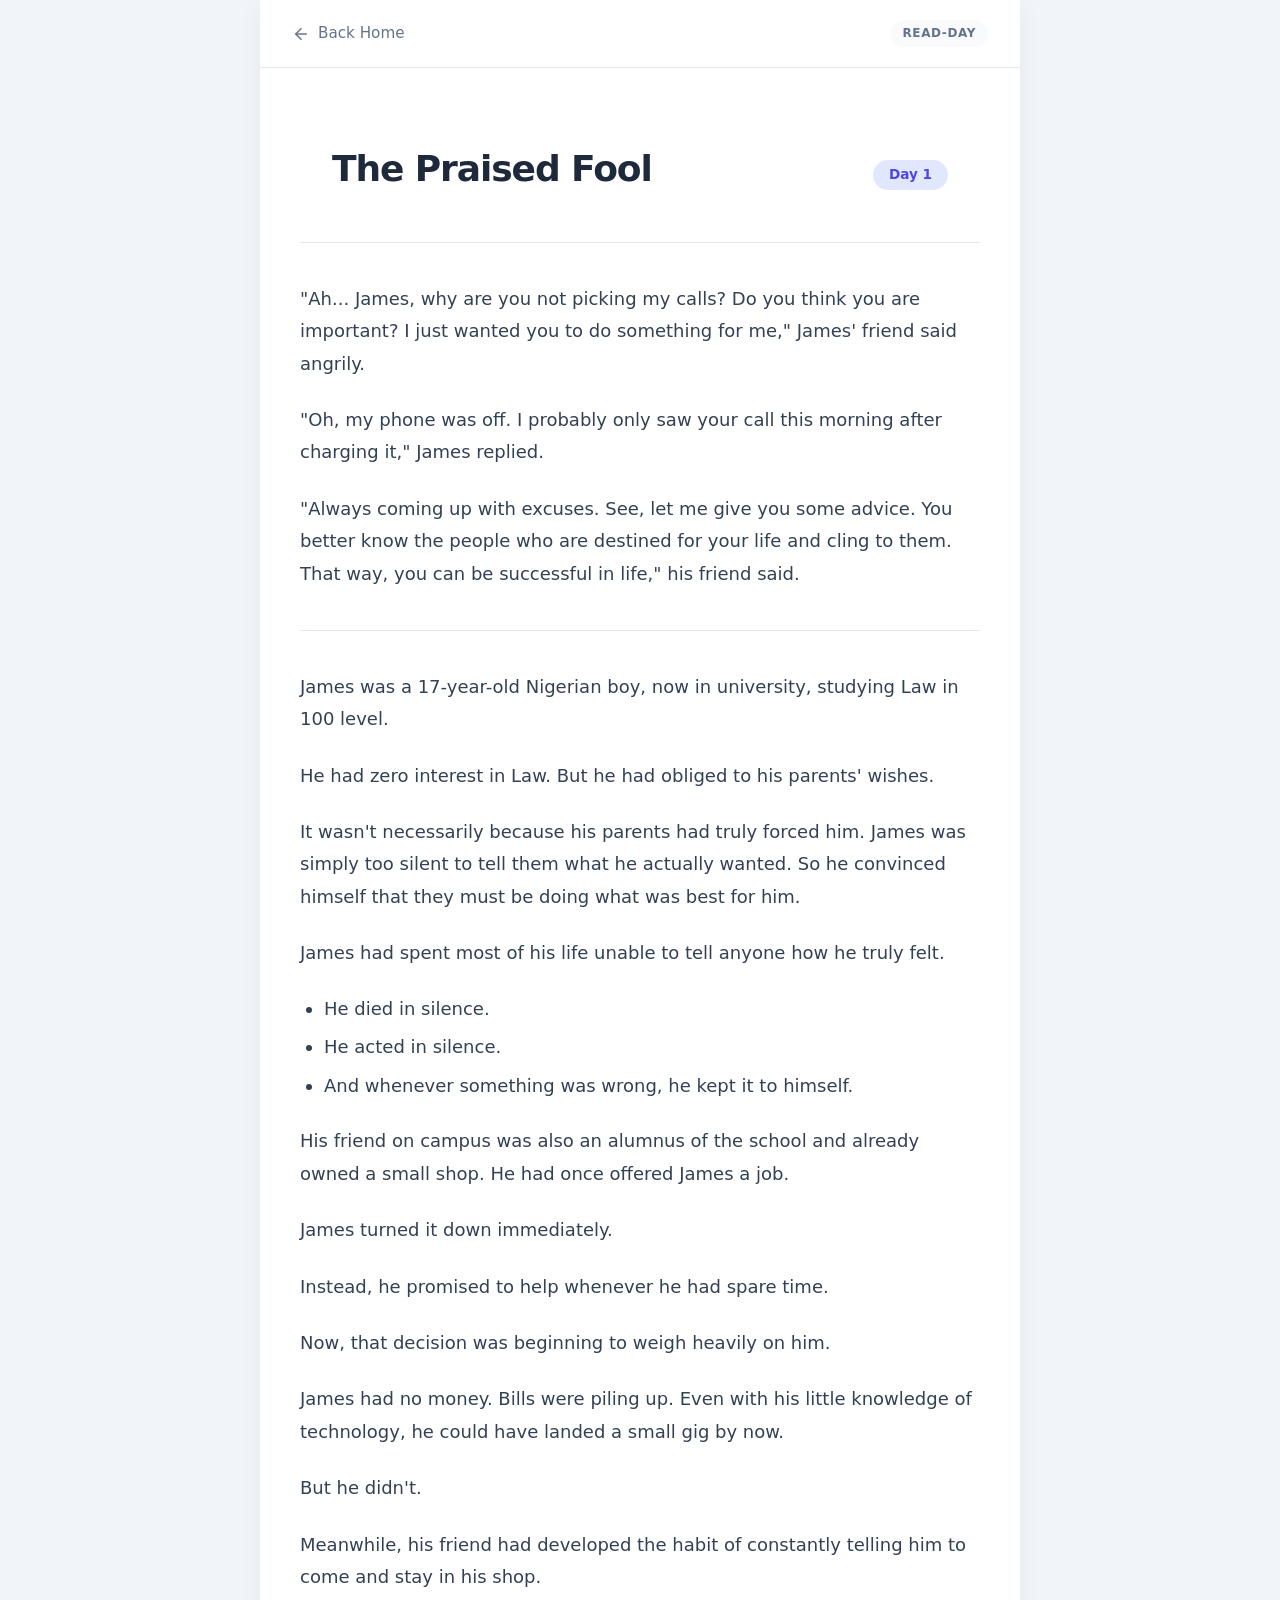
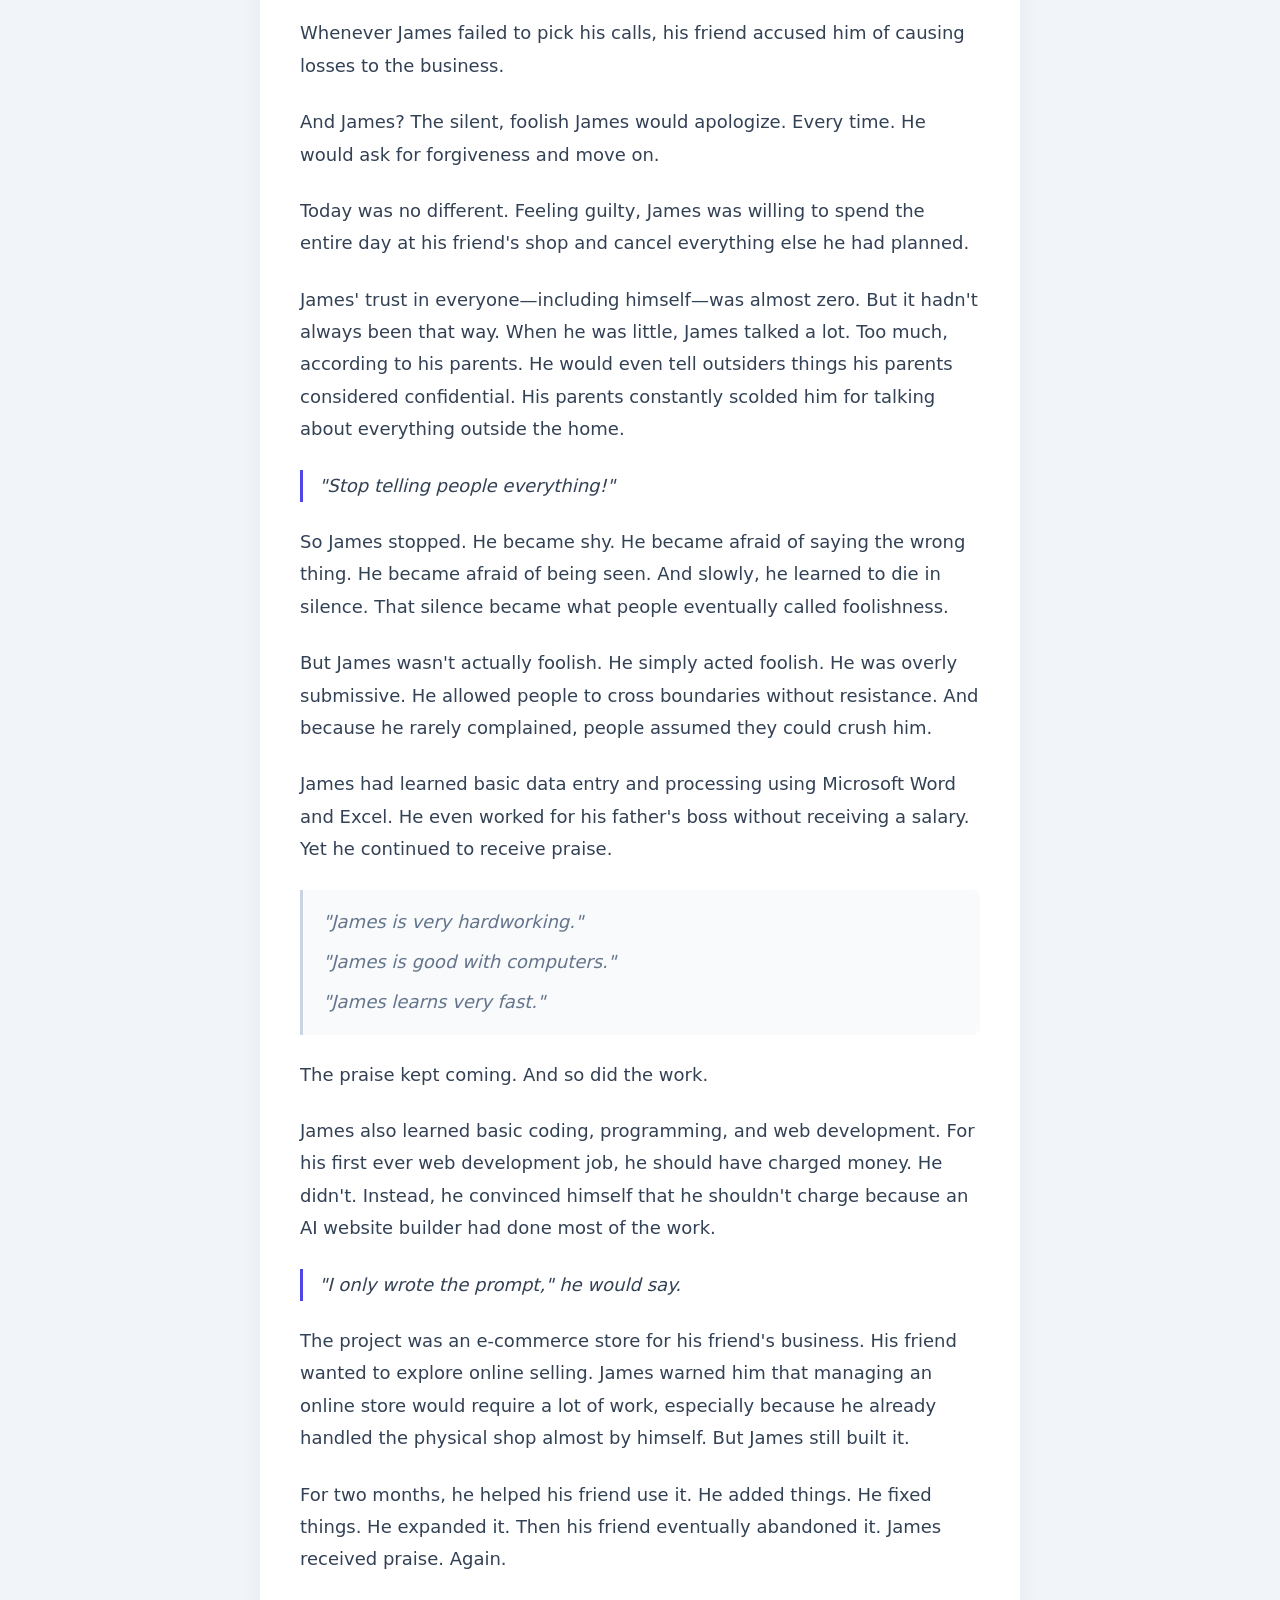
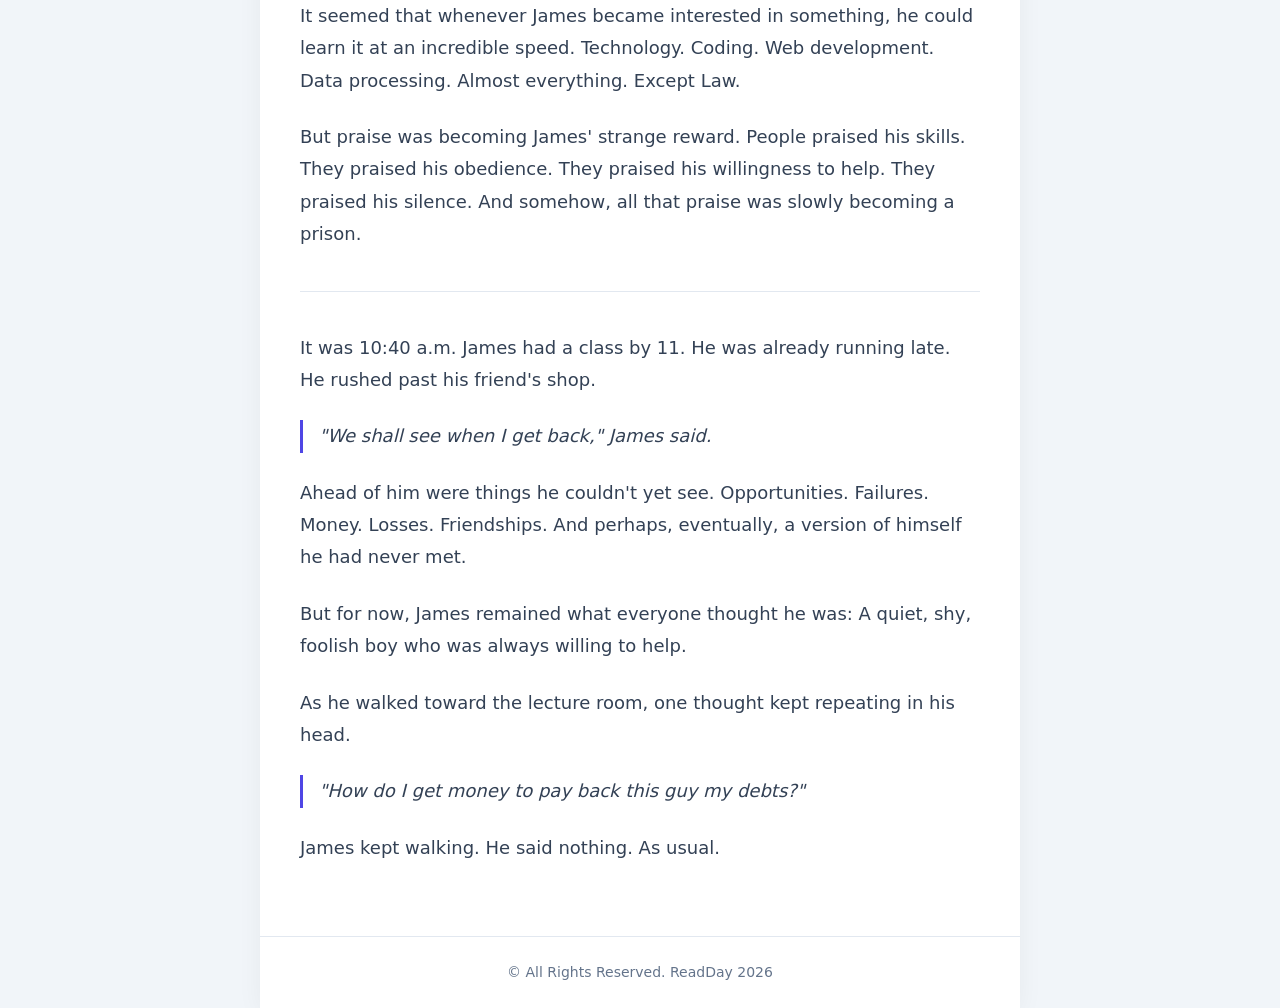
==== read/the_praised_fool.html @ 152e8ef7 "Initial commit for read day" ====
<!DOCTYPE html>
<html lang="en">

<head>
  <meta charset="UTF-8">
  <meta name="viewport" content="width=device-width, initial-scale=1.0">
  <title>The Praised Fool | ReadDay</title>
  <link rel="stylesheet" href="../css/styles.css">
</head>

<body class="reader-page">

  <div class="content reader-container">
    <header class="reader-header">
      <a href="../index.html" class="back-btn">
        <svg xmlns="http://www.w3.org/2000/svg" width="18" height="18" viewBox="0 0 24 24" fill="none"
          stroke="currentColor" stroke-width="2" stroke-linecap="round" stroke-linejoin="round">
          <line x1="19" y1="12" x2="5" y2="12"></line>
          <polyline points="12 19 5 12 12 5"></polyline>
        </svg>
        Back Home
      </a>
      <span class="brand-tag">READ-DAY</span>
    </header>

    <main class="story-main">
      <article class="story-article">
        <header class="story-title-area">
          <h1>The Praised Fool</h1>
          <div class="chapter-badge">Day 1</div>
        </header>

        <section id="d1" class="d-content">
          <p>
            "Ah... James, why are you not picking my calls? Do you think you are important? I just wanted you to do
            something for me," James' friend said angrily.
          </p>

          <p>
            "Oh, my phone was off. I probably only saw your call this morning after charging it," James replied.
          </p>

          <p>
            "Always coming up with excuses. See, let me give you some advice. You better know the people who are
            destined for your life and cling to them. That way, you can be successful in life," his friend said.
          </p>

          <hr class="story-divider">

          <p>James was a 17-year-old Nigerian boy, now in university, studying Law in 100 level.</p>

          <p>He had zero interest in Law. But he had obliged to his parents' wishes.</p>

          <p>It wasn't necessarily because his parents had truly forced him. James was simply too silent to tell them
            what he actually wanted. So he convinced himself that they must be doing what was best for him.</p>

          <p>James had spent most of his life unable to tell anyone how he truly felt.</p>

          <ul class="story-list">
            <li>He died in silence.</li>
            <li>He acted in silence.</li>
            <li>And whenever something was wrong, he kept it to himself.</li>
          </ul>

          <p>His friend on campus was also an alumnus of the school and already owned a small shop. He had once offered
            James a job.</p>

          <p>James turned it down immediately.</p>

          <p>Instead, he promised to help whenever he had spare time.</p>

          <p>Now, that decision was beginning to weigh heavily on him.</p>

          <p>James had no money. Bills were piling up. Even with his little knowledge of technology, he could have
            landed a small gig by now.</p>

          <p>But he didn't.</p>

          <p>Meanwhile, his friend had developed the habit of constantly telling him to come and stay in his shop.</p>

          <p>Whenever James failed to pick his calls, his friend accused him of causing losses to the business.</p>

          <p>And James? The silent, foolish James would apologize. Every time. He would ask for forgiveness and move on.
          </p>

          <p>Today was no different. Feeling guilty, James was willing to spend the entire day at his friend's shop and
            cancel everything else he had planned.</p>

          <p>James' trust in everyone—including himself—was almost zero. But it hadn't always been that way. When he was
            little, James talked a lot. Too much, according to his parents. He would even tell outsiders things his
            parents considered confidential. His parents constantly scolded him for talking about everything outside the
            home.</p>

          <p class="dialogue-quote">"Stop telling people everything!"</p>

          <p>So James stopped. He became shy. He became afraid of saying the wrong thing. He became afraid of being
            seen. And slowly, he learned to die in silence. That silence became what people eventually called
            foolishness.</p>

          <p>But James wasn't actually foolish. He simply acted foolish. He was overly submissive. He allowed people to
            cross boundaries without resistance. And because he rarely complained, people assumed they could crush him.
          </p>

          <p>James had learned basic data entry and processing using Microsoft Word and Excel. He even worked for his
            father's boss without receiving a salary. Yet he continued to receive praise.</p>

          <blockquote class="story-quote">
            <p>"James is very hardworking."</p>
            <p>"James is good with computers."</p>
            <p>"James learns very fast."</p>
          </blockquote>

          <p>The praise kept coming. And so did the work.</p>

          <p>James also learned basic coding, programming, and web development. For his first ever web development job,
            he should have charged money. He didn't. Instead, he convinced himself that he shouldn't charge because an
            AI website builder had done most of the work.</p>

          <p class="dialogue-quote">"I only wrote the prompt," he would say.</p>

          <p>The project was an e-commerce store for his friend's business. His friend wanted to explore online selling.
            James warned him that managing an online store would require a lot of work, especially because he already
            handled the physical shop almost by himself. But James still built it.</p>

          <p>For two months, he helped his friend use it. He added things. He fixed things. He expanded it. Then his
            friend eventually abandoned it. James received praise. Again.</p>

          <p>It seemed that whenever James became interested in something, he could learn it at an incredible speed.
            Technology. Coding. Web development. Data processing. Almost everything. Except Law.</p>

          <p>But praise was becoming James' strange reward. People praised his skills. They praised his obedience. They
            praised his willingness to help. They praised his silence. And somehow, all that praise was slowly becoming
            a prison.</p>

          <hr class="story-divider">

          <p>It was 10:40 a.m. James had a class by 11. He was already running late. He rushed past his friend's shop.
          </p>

          <p class="dialogue-quote">"We shall see when I get back," James said.</p>

          <p>Ahead of him were things he couldn't yet see. Opportunities. Failures. Money. Losses. Friendships. And
            perhaps, eventually, a version of himself he had never met.</p>

          <p>But for now, James remained what everyone thought he was: A quiet, shy, foolish boy who was always willing
            to help.</p>

          <p>As he walked toward the lecture room, one thought kept repeating in his head.</p>

          <p class="dialogue-quote">"How do I get money to pay back this guy my debts?"</p>

          <p>James kept walking. He said nothing. As usual.</p>
        </section>
      </article>
    </main>

    <footer>
      &copy; All Rights Reserved. ReadDay 2026
    </footer>
  </div>

</body>

</html>
---- css/styles.css ----
/* ==========================
   Base & Reset Styles
   ========================== */
*, *::before, *::after {
  box-sizing: border-box;
  margin: 0;
  padding: 0;
}

:root {
  --bg-color: #f8fafc;
  --card-bg: #ffffff;
  --text-main: #1e293b;
  --text-muted: #64748b;
  --primary: #4f46e5;
  --primary-hover: #4338ca;
  --border-color: #e2e8f0;
  --radius: 12px;
  --transition: all 0.3s ease;
}

body {
  font-family: 'Inter', system-ui, -apple-system, sans-serif;
  background-color: var(--bg-color);
  color: var(--text-main);
  line-height: 1.6;
  display: flex;
  justify-content: center;
  min-height: 100vh;
}

.content {
  width: 100%;
  max-width: 900px;
  background-color: var(--card-bg);
  min-height: 100vh;
  display: flex;
  flex-direction: column;
  box-shadow: 0 4px 24px rgba(0, 0, 0, 0.05);
  margin: 0 auto;
}

/* ==========================
   Header Styles
   ========================== */
header {
  display: flex;
  align-items: center;
  justify-content: space-between;
  padding: 1.5rem 2rem;
  border-bottom: 1px solid var(--border-color);
}

header h1 {
  font-size: 1.5rem;
  font-weight: 800;
  letter-spacing: -0.025em;
  color: var(--text-main);
}

nav ul {
  display: flex;
  list-style: none;
  gap: 1.5rem;
}

nav a {
  text-decoration: none;
  color: var(--text-muted);
  font-weight: 500;
  transition: var(--transition);
}

nav a:hover {
  color: var(--primary);
}

#menu {
  display: none;
  flex-direction: column;
  gap: 5px;
  cursor: pointer;
}

#menu span {
  display: block;
  width: 24px;
  height: 2px;
  background-color: var(--text-main);
  transition: var(--transition);
}

@media (max-width: 640px) {
  nav {
    display: none; 
  }
  #menu {
    display: flex;
  }
}

/* ==========================
   Main Content Layout
   ========================== */
main {
  flex: 1;
  padding: 2.5rem 2rem;
}

/* About Section */
#about-section {
  max-width: 700px;
  margin: 0 auto;
}

#about-section p {
  margin-bottom: 1.5rem;
  font-size: 1.125rem;
  color: var(--text-muted);
}

#about-section strong {
  color: var(--text-main);
}

/* Hero Section / Banner */
#hero-section {
  margin-bottom: 2.5rem;
}

.banner {
  width: 100%;
  max-height: 360px;
  object-fit: cover;
  border-radius: var(--radius);
  box-shadow: 0 10px 15px -3px rgba(0, 0, 0, 0.05);
}

/* ==========================
   Stories Section & Cards
   ========================== */
#stories h2 {
  font-size: 1.75rem;
  font-weight: 700;
  margin-bottom: 1.5rem;
  letter-spacing: -0.025em;
}

#stories-container {
  display: grid;
  grid-template-columns: repeat(auto-fill, minmax(280px, 1fr));
  gap: 1.5rem;
}

#stories-container article {
  background-color: var(--card-bg);
  border: 1px solid var(--border-color);
  border-radius: var(--radius);
  overflow: hidden;
  display: flex;
  flex-direction: column;
  transition: var(--transition);
  box-shadow: 0 1px 3px rgba(0, 0, 0, 0.02);
}

#stories-container article:hover {
  transform: translateY(-4px);
  box-shadow: 0 12px 20px -5px rgba(0, 0, 0, 0.08);
  border-color: #cbd5e1;
}

.cover-img {
  width: 100%;
  height: 200px;
  object-fit: cover;
}

.author {
  font-size: 0.875rem;
  color: var(--text-muted);
  padding: 1rem 1.25rem 0.25rem;
  font-weight: 500;
}

.story-desc {
  padding: 0.25rem 1.25rem 1.25rem;
  display: flex;
  flex-direction: column;
  flex: 1;
  justify-content: space-between;
}

.story-desc h3 {
  font-size: 1.25rem;
  font-weight: 600;
  margin-bottom: 1rem;
  color: var(--text-main);
}

.cta-btn a {
  display: inline-block;
  width: 100%;
  text-align: center;
  background-color: var(--primary);
  color: white;
  text-decoration: none;
  padding: 0.75rem 1rem;
  border-radius: 8px;
  font-weight: 600;
  font-size: 0.875rem;
  transition: var(--transition);
}

.cta-btn a:hover {
  background-color: var(--primary-hover);
}

/* ==========================
   Footer Styles
   ========================== */
footer {
  text-align: center;
  padding: 1.5rem 2rem;
  border-top: 1px solid var(--border-color);
  font-size: 0.875rem;
  color: var(--text-muted);
}

/* ==========================
   Reader Page Styling
   ========================== */
body.reader-page {
  background-color: #f1f5f9;
}

.reader-container {
  max-width: 760px; /* Narrower width for optimal reading line-length */
}

.reader-header {
  display: flex;
  justify-content: space-between;
  align-items: center;
  padding: 1.25rem 2rem;
  background-color: var(--card-bg);
}

.back-btn {
  display: inline-flex;
  align-items: center;
  gap: 0.5rem;
  text-decoration: none;
  color: var(--text-muted);
  font-weight: 500;
  font-size: 0.95rem;
  transition: var(--transition);
}

.back-btn:hover {
  color: var(--primary);
}

.brand-tag {
  font-size: 0.75rem;
  font-weight: 700;
  letter-spacing: 0.05em;
  color: var(--text-muted);
  background: var(--bg-color);
  padding: 0.25rem 0.75rem;
  border-radius: 20px;
}

.story-main {
  padding: 3rem 2.5rem;
}

.story-title-area {
  margin-bottom: 2.5rem;
  text-align: center;
  border-bottom: 1px solid var(--border-color);
  padding-bottom: 2rem;
}

.story-title-area h1 {
  font-size: 2.25rem;
  font-weight: 800;
  color: var(--text-main);
  letter-spacing: -0.03em;
  margin-bottom: 0.75rem;
}

.chapter-badge {
  display: inline-block;
  background-color: #e0e7ff;
  color: var(--primary);
  font-weight: 600;
  font-size: 0.85rem;
  padding: 0.25rem 1rem;
  border-radius: 50px;
}

/* Story Text Layout */
.d-content p {
  font-size: 1.125rem;
  color: #334155;
  line-height: 1.8;
  margin-bottom: 1.5rem;
}

.story-list {
  margin: 1.5rem 0;
  padding-left: 1.5rem;
  color: #334155;
}

.story-list li {
  font-size: 1.125rem;
  line-height: 1.7;
  margin-bottom: 0.5rem;
}

.story-divider {
  border: 0;
  height: 1px;
  background-color: var(--border-color);
  margin: 2.5rem 0;
}

.dialogue-quote {
  font-style: italic;
  font-weight: 500;
  color: var(--text-main);
  border-left: 3px solid var(--primary);
  padding-left: 1rem;
  margin: 1.5rem 0;
}

.story-quote {
  background-color: #f8fafc;
  border-left: 3px solid #cbd5e1;
  padding: 1rem 1.25rem;
  margin: 1.5rem 0;
  border-radius: 0 8px 8px 0;
}

.story-quote p {
  margin-bottom: 0.5rem !important;
  font-style: italic;
  color: var(--text-muted);
}

.story-quote p:last-child {
  margin-bottom: 0 !important;
}

@media (max-width: 640px) {
  .story-main {
    padding: 1.5rem 1rem;
  }
  .story-title-area h1 {
    font-size: 1.75rem;
  }
}
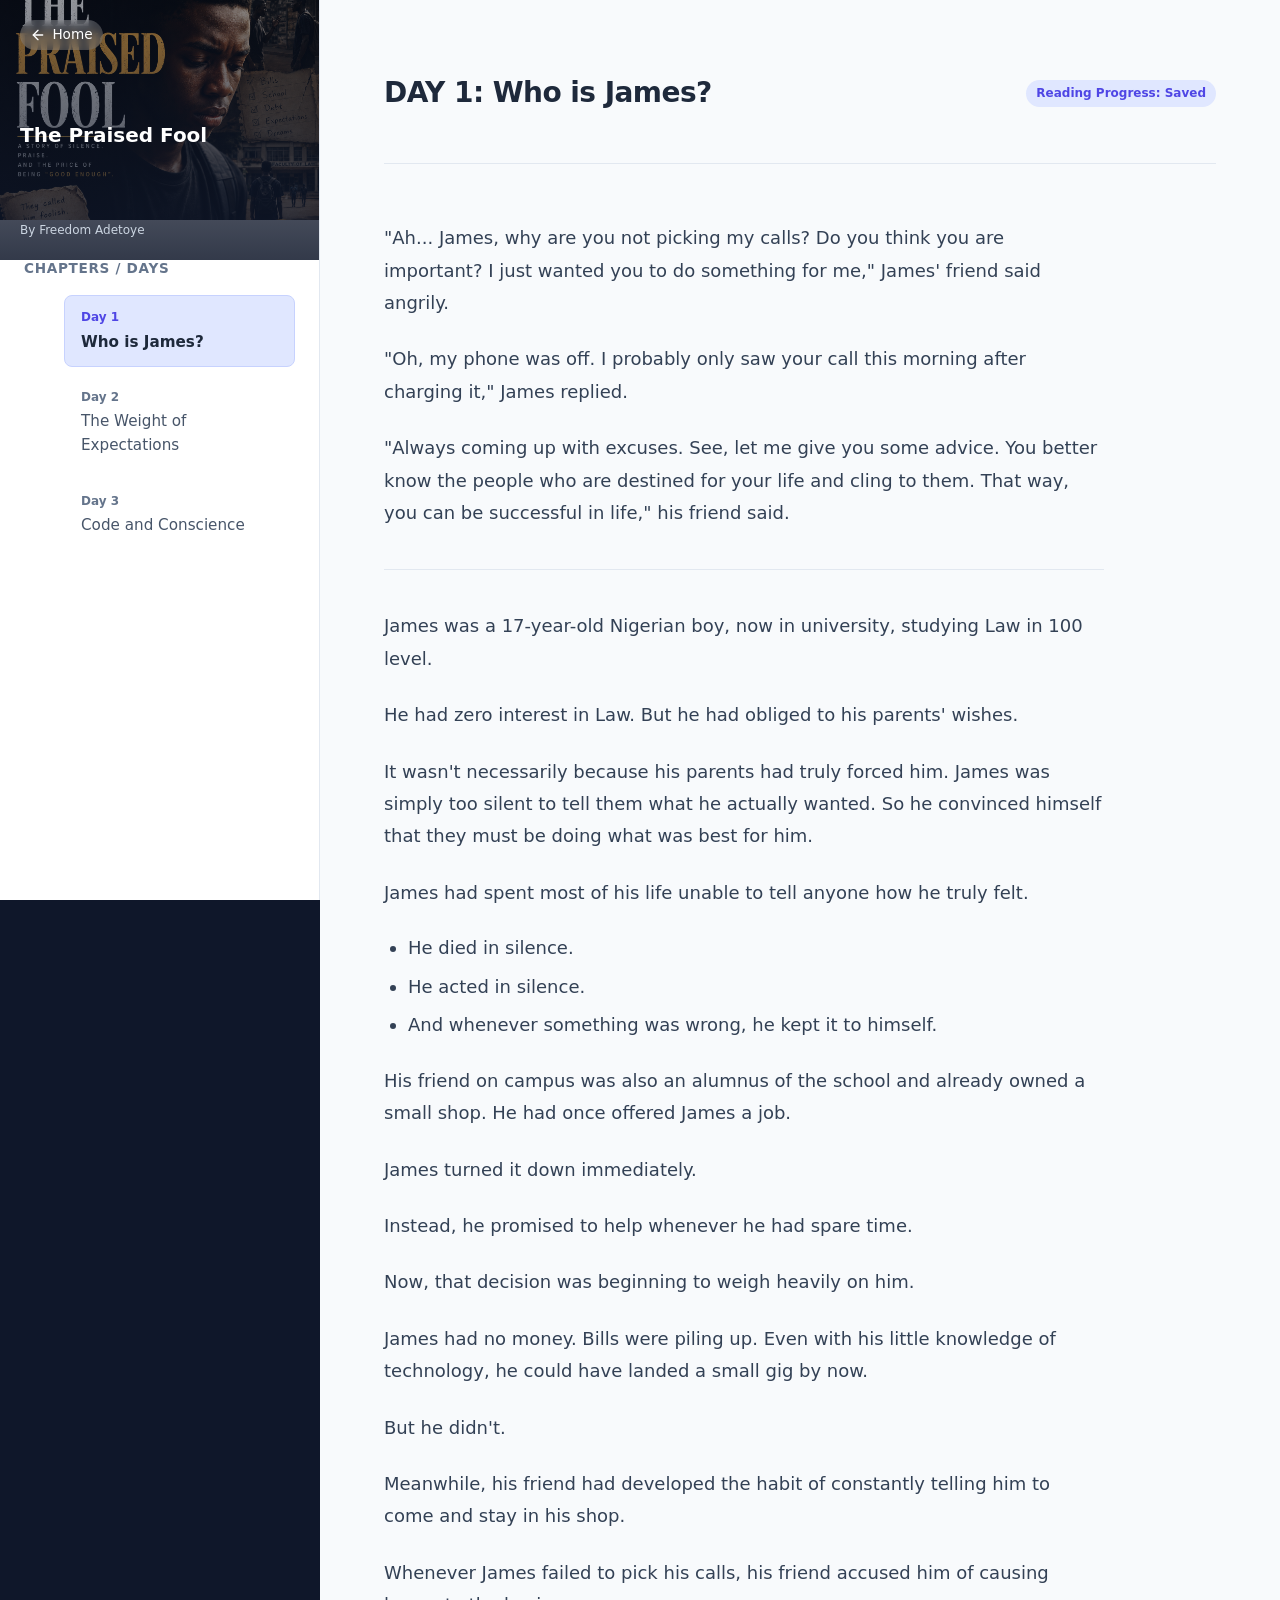
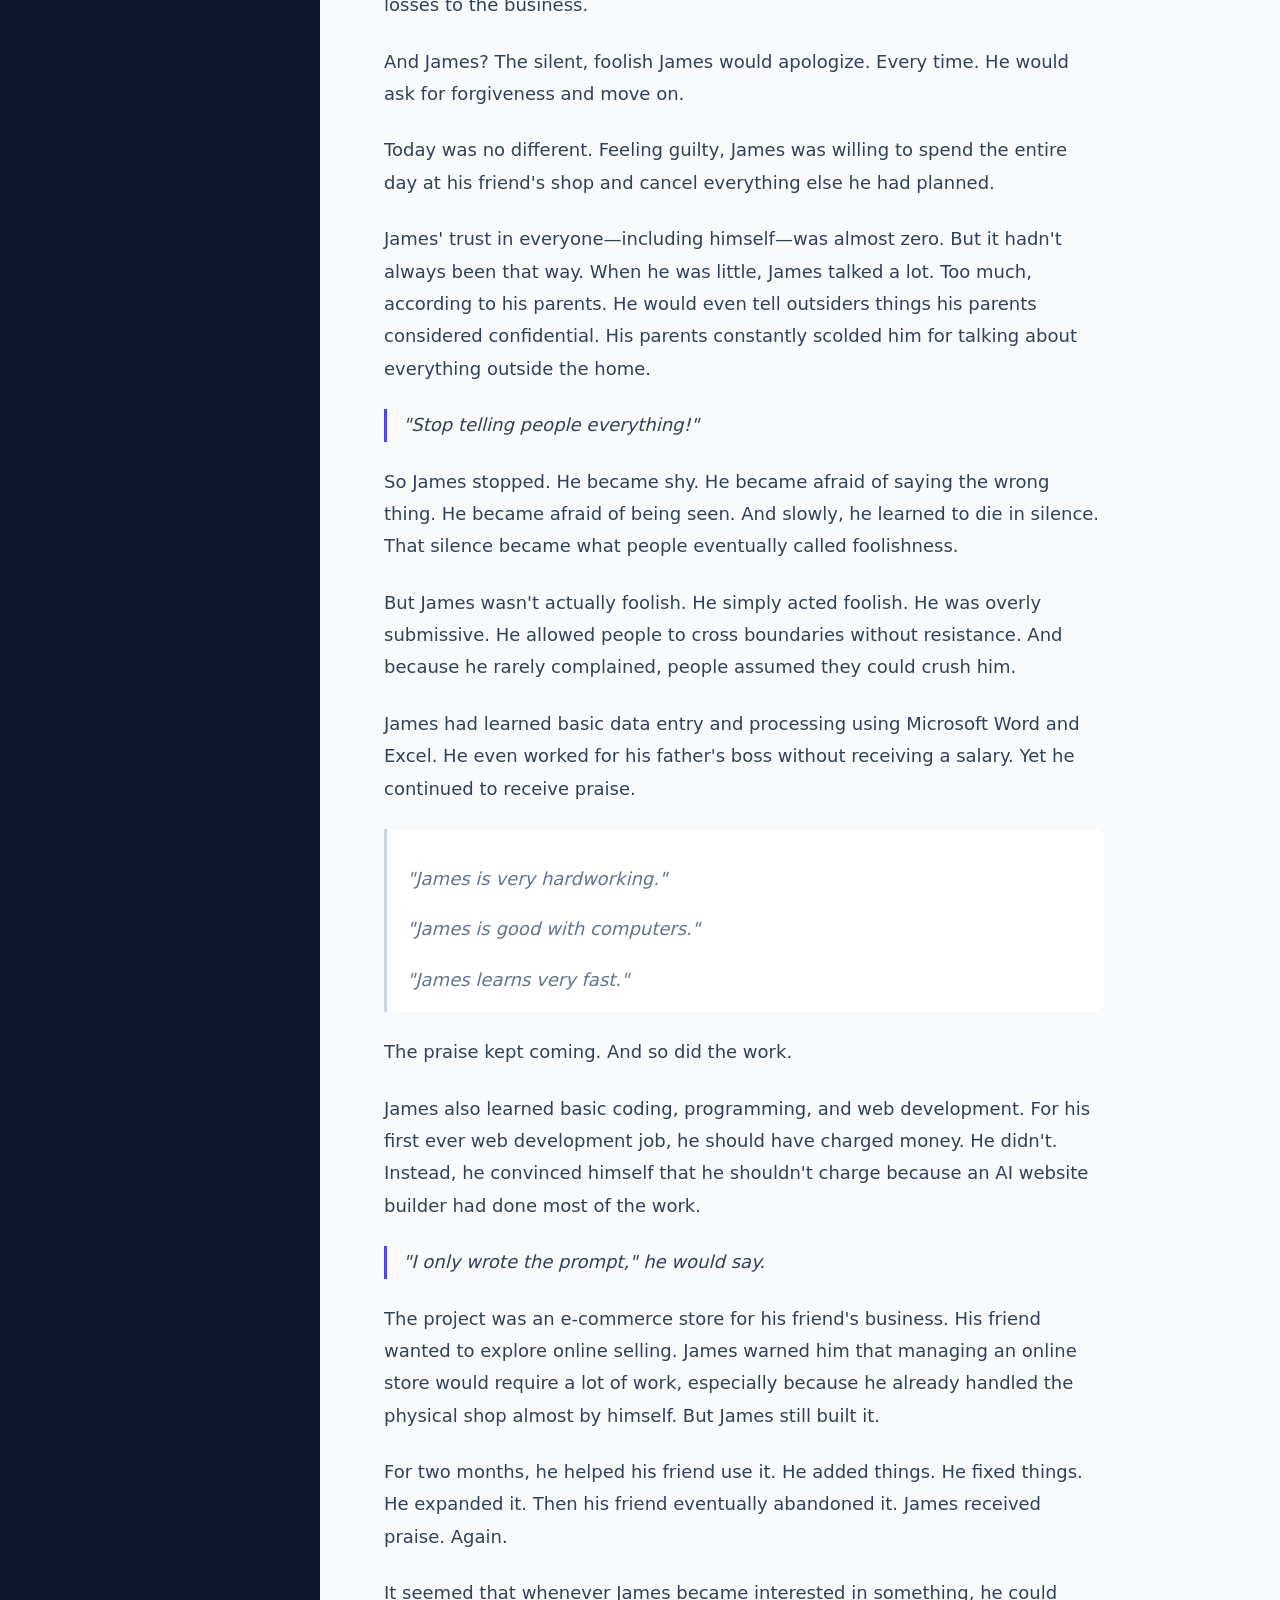
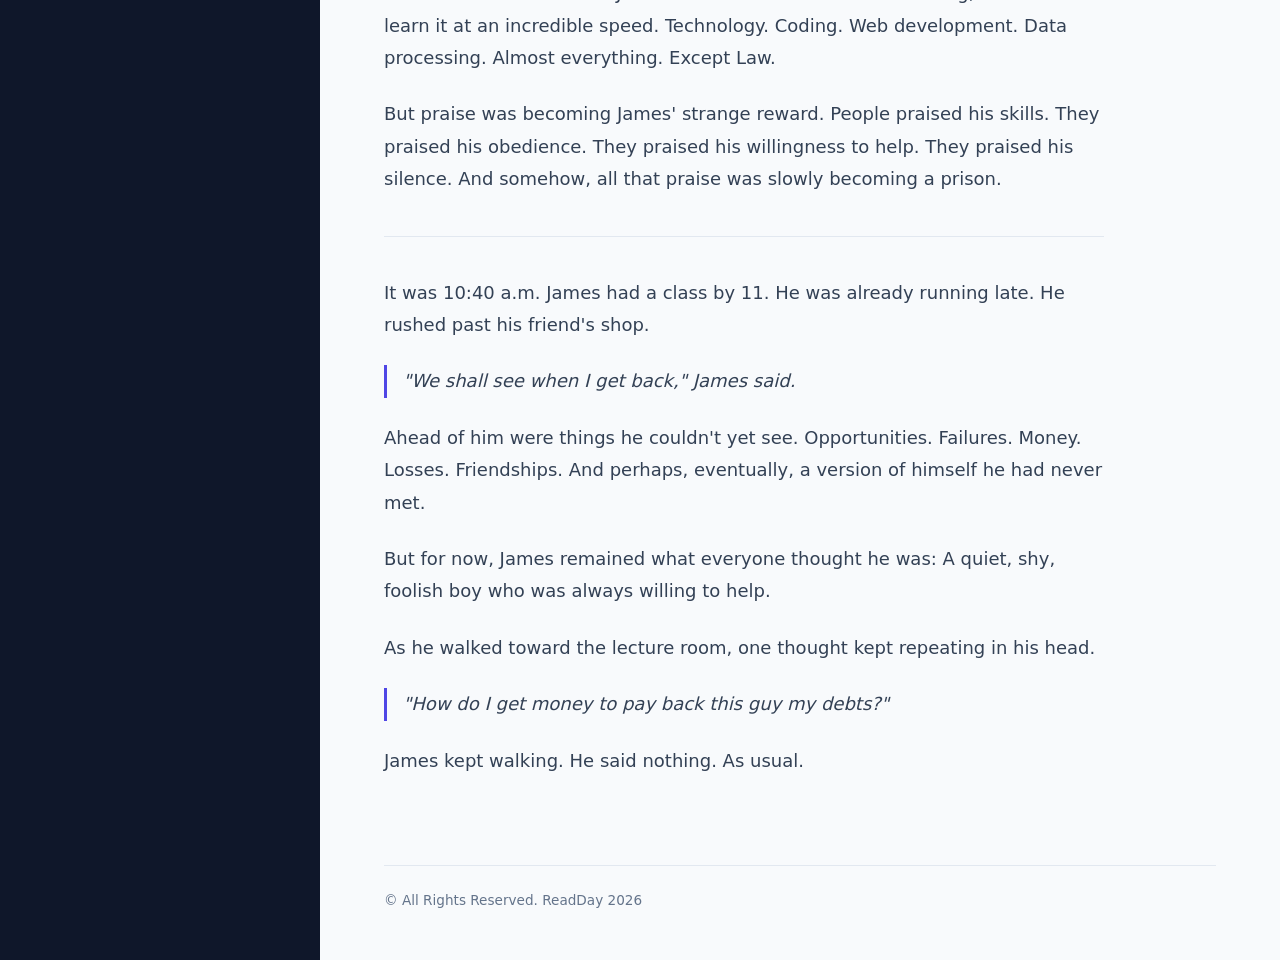
==== commit 7d0286f2: "edited read" ====
--- a/read/the_praised_fool.html
+++ b/read/the_praised_fool.html
@@ -5,160 +5,57 @@
   <meta charset="UTF-8">
   <meta name="viewport" content="width=device-width, initial-scale=1.0">
   <title>The Praised Fool | ReadDay</title>
-  <link rel="stylesheet" href="../css/styles.css">
+  <link rel="stylesheet" href="../css/read.css">
 </head>
 
-<body class="reader-page">
+<body class="spa-body">
 
-  <div class="content reader-container">
-    <header class="reader-header">
-      <a href="../index.html" class="back-btn">
-        <svg xmlns="http://www.w3.org/2000/svg" width="18" height="18" viewBox="0 0 24 24" fill="none"
-          stroke="currentColor" stroke-width="2" stroke-linecap="round" stroke-linejoin="round">
-          <line x1="19" y1="12" x2="5" y2="12"></line>
-          <polyline points="12 19 5 12 12 5"></polyline>
-        </svg>
-        Back Home
-      </a>
-      <span class="brand-tag">READ-DAY</span>
-    </header>
+  <div class="spa-layout">
+    <!-- Sidebar View -->
+    <aside class="spa-sidebar">
+      <div class="sidebar-cover" id="sidebar-cover">
+        <div class="sidebar-overlay">
+          <a href="../index.html" class="back-link">
+            <svg xmlns="http://www.w3.org/2000/svg" width="16" height="16" viewBox="0 0 24 24" fill="none"
+              stroke="currentColor" stroke-width="2" stroke-linecap="round" stroke-linejoin="round">
+              <line x1="19" y1="12" x2="5" y2="12"></line>
+              <polyline points="12 19 5 12 12 5"></polyline>
+            </svg>
+            Home
+          </a>
+          <h1 id="sidebar-title">The Praised Fool</h1>
+          <span class="sidebar-author" id="sidebar-author">By Freedom Adetoye</span>
+        </div>
+      </div>
 
-    <main class="story-main">
-      <article class="story-article">
-        <header class="story-title-area">
-          <h1>The Praised Fool</h1>
-          <div class="chapter-badge">Day 1</div>
-        </header>
+      <div class="sidebar-chapters-container">
+        <h3>Chapters / Days</h3>
+        <ul id="chapters-list" class="chapters-list">
+          <!-- Dynamically populated by read.js -->
+        </ul>
+      </div>
+    </aside>
 
-        <section id="d1" class="d-content">
-          <p>
-            "Ah... James, why are you not picking my calls? Do you think you are important? I just wanted you to do
-            something for me," James' friend said angrily.
-          </p>
+    <!-- Content View -->
+    <main class="spa-content">
+      <header class="content-header">
+        <h2 id="content-day-header">DAY 1: Who is James?</h2>
+        <div class="progress-indicator" id="progress-indicator">Reading Progress: Saved</div>
+      </header>
 
-          <p>
-            "Oh, my phone was off. I probably only saw your call this morning after charging it," James replied.
-          </p>
-
-          <p>
-            "Always coming up with excuses. See, let me give you some advice. You better know the people who are
-            destined for your life and cling to them. That way, you can be successful in life," his friend said.
-          </p>
-
-          <hr class="story-divider">
-
-          <p>James was a 17-year-old Nigerian boy, now in university, studying Law in 100 level.</p>
-
-          <p>He had zero interest in Law. But he had obliged to his parents' wishes.</p>
-
-          <p>It wasn't necessarily because his parents had truly forced him. James was simply too silent to tell them
-            what he actually wanted. So he convinced himself that they must be doing what was best for him.</p>
-
-          <p>James had spent most of his life unable to tell anyone how he truly felt.</p>
-
-          <ul class="story-list">
-            <li>He died in silence.</li>
-            <li>He acted in silence.</li>
-            <li>And whenever something was wrong, he kept it to himself.</li>
-          </ul>
-
-          <p>His friend on campus was also an alumnus of the school and already owned a small shop. He had once offered
-            James a job.</p>
-
-          <p>James turned it down immediately.</p>
-
-          <p>Instead, he promised to help whenever he had spare time.</p>
-
-          <p>Now, that decision was beginning to weigh heavily on him.</p>
-
-          <p>James had no money. Bills were piling up. Even with his little knowledge of technology, he could have
-            landed a small gig by now.</p>
-
-          <p>But he didn't.</p>
-
-          <p>Meanwhile, his friend had developed the habit of constantly telling him to come and stay in his shop.</p>
-
-          <p>Whenever James failed to pick his calls, his friend accused him of causing losses to the business.</p>
-
-          <p>And James? The silent, foolish James would apologize. Every time. He would ask for forgiveness and move on.
-          </p>
-
-          <p>Today was no different. Feeling guilty, James was willing to spend the entire day at his friend's shop and
-            cancel everything else he had planned.</p>
-
-          <p>James' trust in everyone—including himself—was almost zero. But it hadn't always been that way. When he was
-            little, James talked a lot. Too much, according to his parents. He would even tell outsiders things his
-            parents considered confidential. His parents constantly scolded him for talking about everything outside the
-            home.</p>
-
-          <p class="dialogue-quote">"Stop telling people everything!"</p>
-
-          <p>So James stopped. He became shy. He became afraid of saying the wrong thing. He became afraid of being
-            seen. And slowly, he learned to die in silence. That silence became what people eventually called
-            foolishness.</p>
-
-          <p>But James wasn't actually foolish. He simply acted foolish. He was overly submissive. He allowed people to
-            cross boundaries without resistance. And because he rarely complained, people assumed they could crush him.
-          </p>
-
-          <p>James had learned basic data entry and processing using Microsoft Word and Excel. He even worked for his
-            father's boss without receiving a salary. Yet he continued to receive praise.</p>
-
-          <blockquote class="story-quote">
-            <p>"James is very hardworking."</p>
-            <p>"James is good with computers."</p>
-            <p>"James learns very fast."</p>
-          </blockquote>
-
-          <p>The praise kept coming. And so did the work.</p>
-
-          <p>James also learned basic coding, programming, and web development. For his first ever web development job,
-            he should have charged money. He didn't. Instead, he convinced himself that he shouldn't charge because an
-            AI website builder had done most of the work.</p>
-
-          <p class="dialogue-quote">"I only wrote the prompt," he would say.</p>
-
-          <p>The project was an e-commerce store for his friend's business. His friend wanted to explore online selling.
-            James warned him that managing an online store would require a lot of work, especially because he already
-            handled the physical shop almost by himself. But James still built it.</p>
-
-          <p>For two months, he helped his friend use it. He added things. He fixed things. He expanded it. Then his
-            friend eventually abandoned it. James received praise. Again.</p>
-
-          <p>It seemed that whenever James became interested in something, he could learn it at an incredible speed.
-            Technology. Coding. Web development. Data processing. Almost everything. Except Law.</p>
-
-          <p>But praise was becoming James' strange reward. People praised his skills. They praised his obedience. They
-            praised his willingness to help. They praised his silence. And somehow, all that praise was slowly becoming
-            a prison.</p>
-
-          <hr class="story-divider">
-
-          <p>It was 10:40 a.m. James had a class by 11. He was already running late. He rushed past his friend's shop.
-          </p>
-
-          <p class="dialogue-quote">"We shall see when I get back," James said.</p>
-
-          <p>Ahead of him were things he couldn't yet see. Opportunities. Failures. Money. Losses. Friendships. And
-            perhaps, eventually, a version of himself he had never met.</p>
-
-          <p>But for now, James remained what everyone thought he was: A quiet, shy, foolish boy who was always willing
-            to help.</p>
-
-          <p>As he walked toward the lecture room, one thought kept repeating in his head.</p>
-
-          <p class="dialogue-quote">"How do I get money to pay back this guy my debts?"</p>
-
-          <p>James kept walking. He said nothing. As usual.</p>
+      <article class="story-article-spa">
+        <section id="story-text-container" class="d-content">
+          <!-- Dynamically populated by read.js -->
         </section>
       </article>
+
+      <footer class="spa-footer">
+        &copy; All Rights Reserved. ReadDay 2026
+      </footer>
     </main>
-
-    <footer>
-      &copy; All Rights Reserved. ReadDay 2026
-    </footer>
   </div>
 
+  <script src="../js/read.js"></script>
 </body>
 
 </html>
--- a/css/read.css
+++ b/css/read.css
@@ -0,0 +1,266 @@
+/* ==========================
+   SPA Reader Layout & Styles
+   ========================== */
+body.spa-body {
+  font-family: 'Inter', system-ui, -apple-system, sans-serif;
+  background-color: #0f172a;
+  color: #1e293b;
+  line-height: 1.6;
+  margin: 0;
+  display: block;
+  min-height: 100vh;
+}
+
+.spa-layout {
+  display: grid;
+  grid-template-columns: 320px 1fr;
+  min-height: 100vh;
+  width: 100%;
+}
+
+/* Sidebar Styling */
+.spa-sidebar {
+  background-color: #ffffff;
+  border-right: 1px solid #e2e8f0;
+  display: flex;
+  flex-direction: column;
+  height: 100vh;
+  position: sticky;
+  top: 0;
+  overflow-y: auto;
+}
+
+.sidebar-cover {
+  width: 100%;
+  height: 220px;
+  background-size: cover;
+  background-position: center;
+  position: relative;
+}
+
+.sidebar-overlay {
+  position: absolute;
+  top: 0;
+  left: 0;
+  width: 100%;
+  height: 100%;
+  background: linear-gradient(to bottom, rgba(15, 23, 42, 0.4), rgba(15, 23, 42, 0.85));
+  padding: 1.25rem;
+  display: flex;
+  flex-direction: column;
+  justify-content: space-between;
+}
+
+.back-link {
+  display: inline-flex;
+  align-items: center;
+  gap: 0.4rem;
+  color: #ffffff;
+  text-decoration: none;
+  font-size: 0.85rem;
+  font-weight: 500;
+  background: rgba(255, 255, 255, 0.2);
+  backdrop-filter: blur(4px);
+  padding: 4px 10px;
+  border-radius: 20px;
+  width: fit-content;
+  transition: all 0.3s ease;
+}
+
+.back-link:hover {
+  background: rgba(255, 255, 255, 0.35);
+}
+
+.sidebar-overlay h1 {
+  color: #ffffff;
+  font-size: 1.25rem;
+  font-weight: 700;
+  line-height: 1.3;
+}
+
+.sidebar-author {
+  color: #cbd5e1;
+  font-size: 0.75rem;
+  font-weight: 500;
+}
+
+.sidebar-chapters-container {
+  padding: 1.5rem;
+  flex: 1;
+}
+
+.sidebar-chapters-container h3 {
+  font-size: 0.85rem;
+  text-transform: uppercase;
+  letter-spacing: 0.05em;
+  color: #64748b;
+  margin-bottom: 1rem;
+}
+
+.chapters-list {
+  list-style: none;
+  display: flex;
+  flex-direction: column;
+  gap: 0.5rem;
+}
+
+.chapter-item {
+  padding: 0.75rem 1rem;
+  border-radius: 8px;
+  cursor: pointer;
+  transition: all 0.3s ease;
+  display: flex;
+  flex-direction: column;
+  gap: 2px;
+  border: 1px solid transparent;
+}
+
+.chapter-item:hover {
+  background-color: #f8fafc;
+}
+
+.chapter-item.active {
+  background-color: #e0e7ff;
+  border-color: #c7d2fe;
+}
+
+.chapter-item.active .chap-num {
+  color: #4f46e5;
+}
+
+.chapter-item.active .chap-title {
+  color: #1e293b;
+  font-weight: 600;
+}
+
+.chap-num {
+  font-size: 0.75rem;
+  font-weight: 700;
+  color: #64748b;
+}
+
+.chap-title {
+  font-size: 0.95rem;
+  color: #475569;
+}
+
+/* Content View Styling */
+.spa-content {
+  background-color: #f8fafc;
+  padding: 3rem 4rem;
+  display: flex;
+  flex-direction: column;
+  justify-content: space-between;
+  min-height: 100vh;
+  overflow-y: auto;
+}
+
+.content-header {
+  border-bottom: 1px solid #e2e8f0;
+  padding-bottom: 1.5rem;
+  margin-bottom: 2.5rem;
+  display: flex;
+  justify-content: space-between;
+  align-items: center;
+}
+
+.content-header h2 {
+  font-size: 1.75rem;
+  font-weight: 800;
+  color: #1e293b;
+  letter-spacing: -0.02em;
+}
+
+.progress-indicator {
+  font-size: 0.75rem;
+  font-weight: 600;
+  color: #4f46e5;
+  background: #e0e7ff;
+  padding: 4px 10px;
+  border-radius: 20px;
+}
+
+.story-article-spa {
+  max-width: 720px;
+  width: 100%;
+}
+
+.spa-footer {
+  margin-top: 4rem;
+  border-top: 1px solid #e2e8f0;
+  padding-top: 1.5rem;
+  font-size: 0.85rem;
+  color: #64748b;
+  text-align: left;
+}
+
+/* Story Typography & Elements */
+.d-content p {
+  font-size: 1.125rem;
+  color: #334155;
+  line-height: 1.8;
+  margin-bottom: 1.5rem;
+}
+
+.story-list {
+  margin: 1.5rem 0;
+  padding-left: 1.5rem;
+  color: #334155;
+}
+
+.story-list li {
+  font-size: 1.125rem;
+  line-height: 1.7;
+  margin-bottom: 0.5rem;
+}
+
+.story-divider {
+  border: 0;
+  height: 1px;
+  background-color: #e2e8f0;
+  margin: 2.5rem 0;
+}
+
+.dialogue-quote {
+  font-style: italic;
+  font-weight: 500;
+  color: #1e293b;
+  border-left: 3px solid #4f46e5;
+  padding-left: 1rem;
+  margin: 1.5rem 0;
+}
+
+.story-quote {
+  background-color: #ffffff;
+  border-left: 3px solid #cbd5e1;
+  padding: 1rem 1.25rem;
+  margin: 1.5rem 0;
+  border-radius: 0 8px 8px 0;
+  box-shadow: 0 1px 3px rgba(0, 0, 0, 0.02);
+}
+
+.story-quote p {
+  margin-bottom: 0.5rem !important;
+  font-style: italic;
+  color: #64748b;
+}
+
+.story-quote p:last-child {
+  margin-bottom: 0 !important;
+}
+
+/* Responsive adjustments */
+@media (max-width: 900px) {
+  .spa-layout {
+    grid-template-columns: 1fr;
+  }
+
+  .spa-sidebar {
+    height: auto;
+    position: relative;
+  }
+
+  .spa-content {
+    padding: 2rem 1.5rem;
+  }
+}
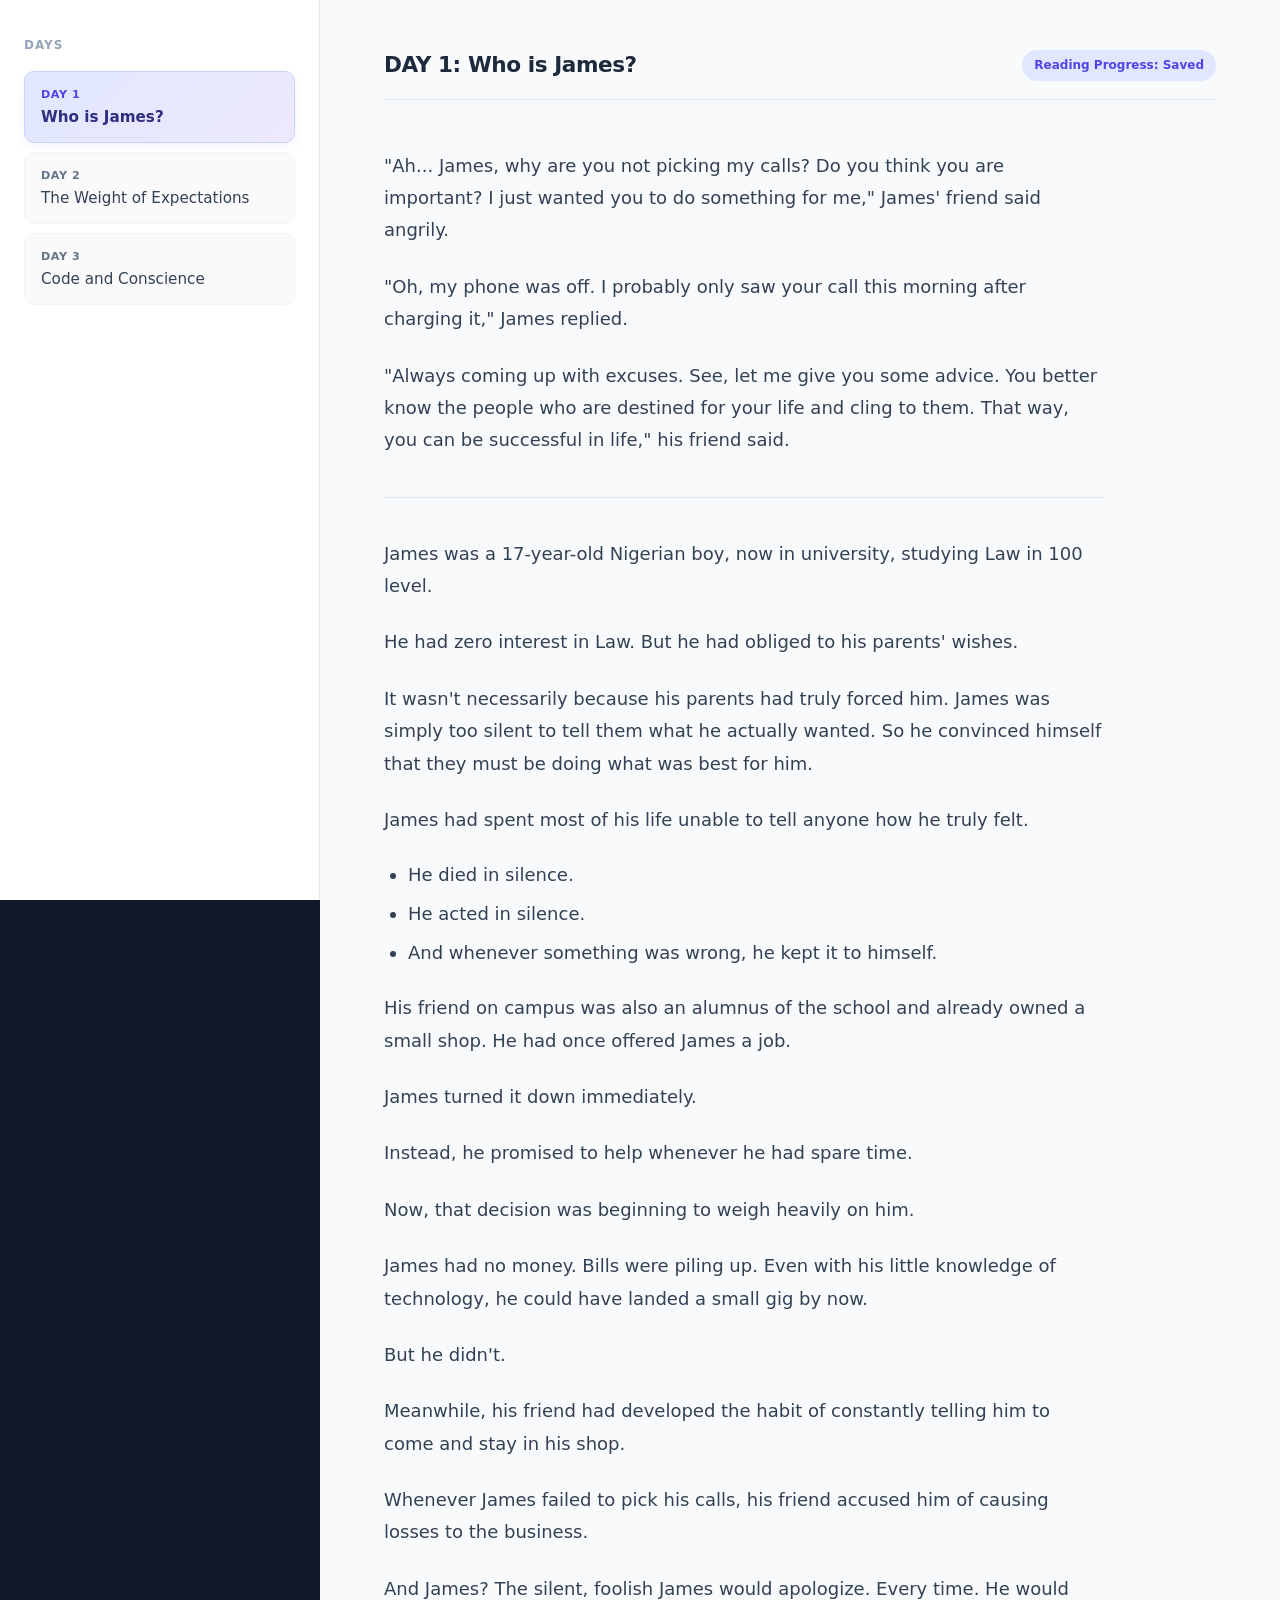
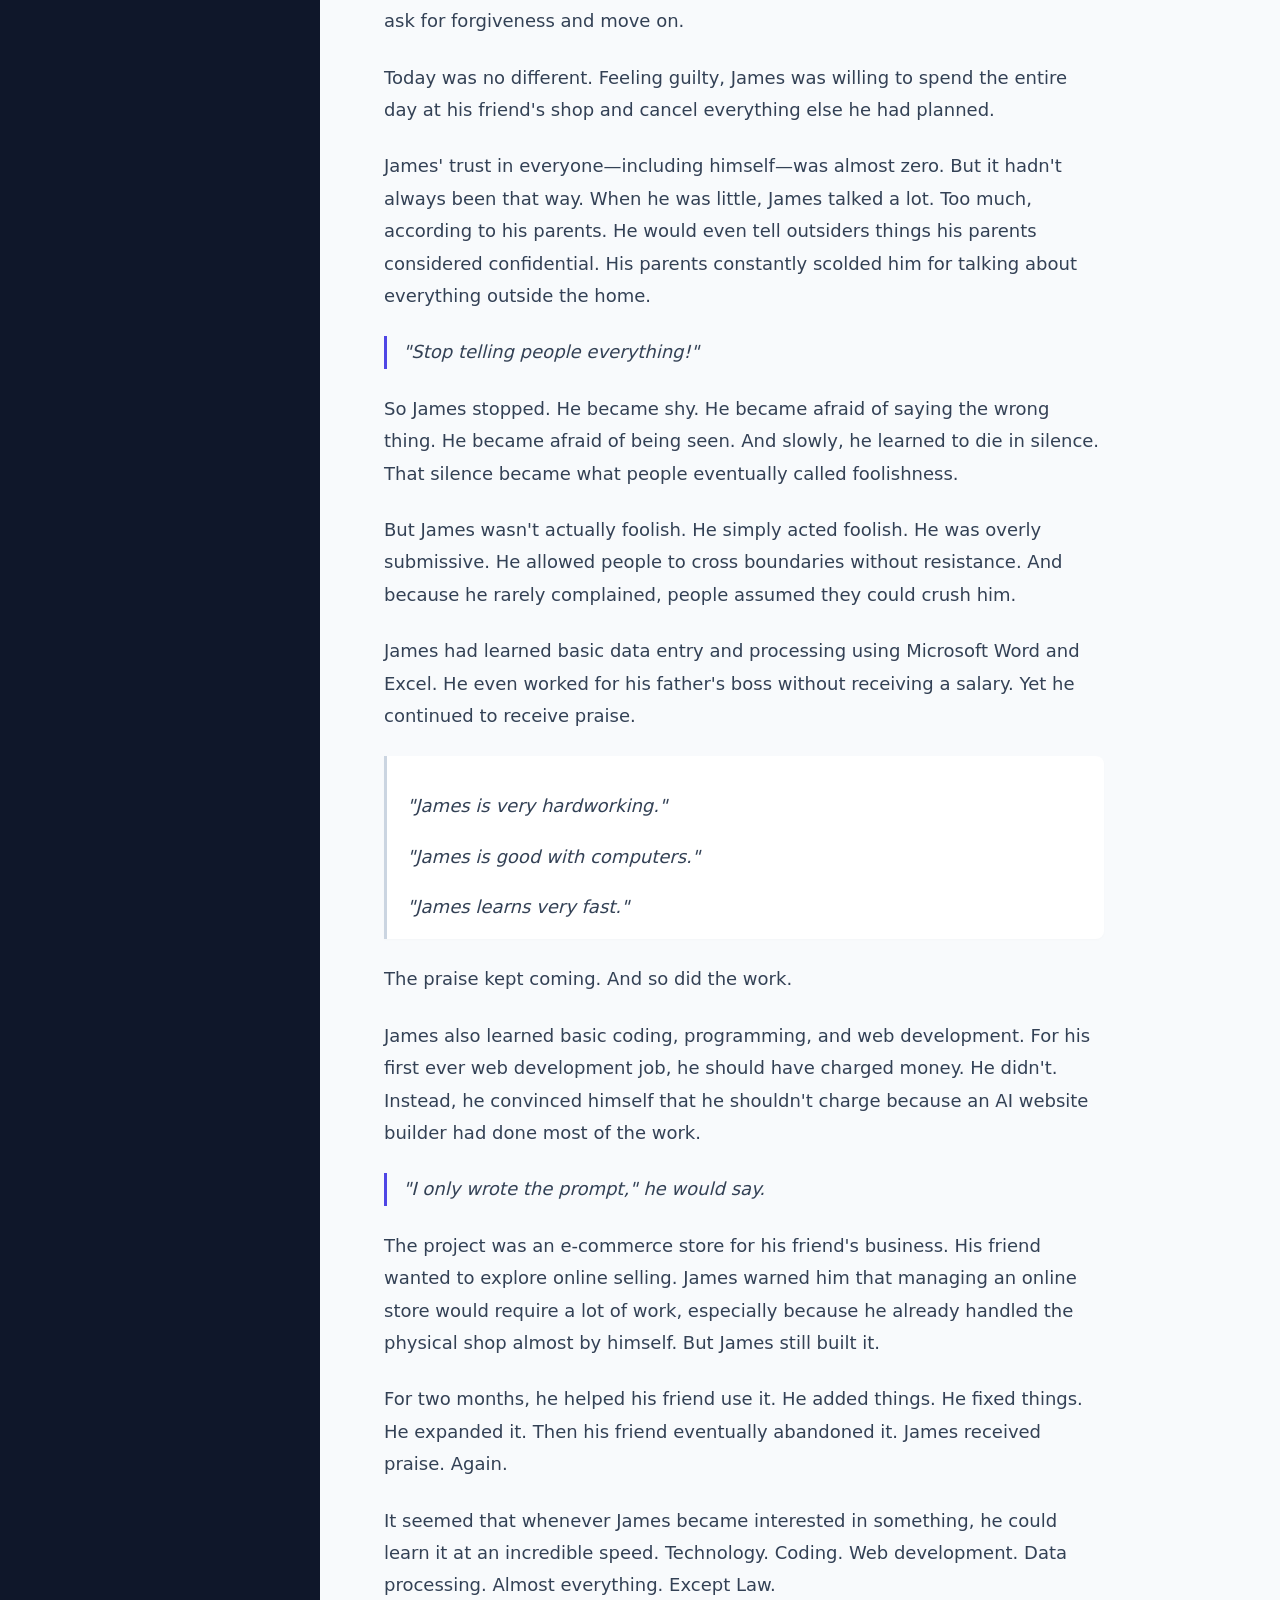
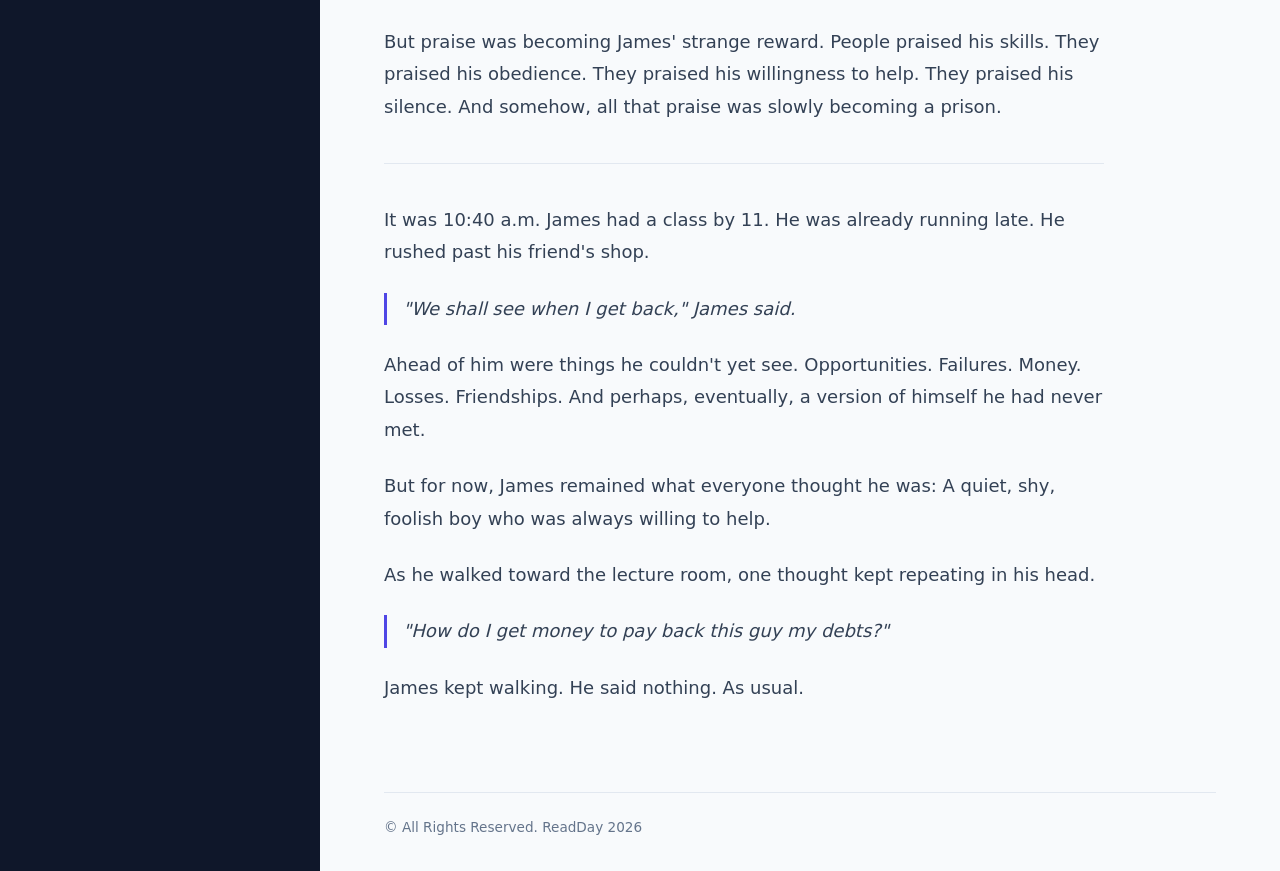
==== commit 15b19ae4: "edited the read" ====
--- a/read/the_praised_fool.html
+++ b/read/the_praised_fool.html
@@ -11,8 +11,11 @@
 <body class="spa-body">
 
   <div class="spa-layout">
+    <!-- Mobile Sidebar Backdrop Overlay -->
+    <div class="sidebar-overlay-backdrop" id="sidebar-backdrop"></div>
+
     <!-- Sidebar View -->
-    <aside class="spa-sidebar">
+    <aside class="spa-sidebar" id="spa-sidebar">
       <div class="sidebar-cover" id="sidebar-cover">
         <div class="sidebar-overlay">
           <a href="../index.html" class="back-link">
@@ -29,7 +32,7 @@
       </div>
 
       <div class="sidebar-chapters-container">
-        <h3>Chapters / Days</h3>
+        <h3>Days</h3>
         <ul id="chapters-list" class="chapters-list">
           <!-- Dynamically populated by read.js -->
         </ul>
@@ -39,7 +42,15 @@
     <!-- Content View -->
     <main class="spa-content">
       <header class="content-header">
-        <h2 id="content-day-header">DAY 1: Who is James?</h2>
+        <div class="header-left-group">
+          <!-- Hamburger Toggle Button for Sidebar -->
+          <button class="sidebar-toggle-btn" id="sidebar-toggle" aria-label="Toggle Chapters Sidebar">
+            <span></span>
+            <span></span>
+            <span></span>
+          </button>
+          <h2 id="content-day-header">DAY 1: Who is James?</h2>
+        </div>
         <div class="progress-indicator" id="progress-indicator">Reading Progress: Saved</div>
       </header>
 
@@ -58,4 +69,4 @@
   <script src="../js/read.js"></script>
 </body>
 
-</html>+</html>
--- a/css/read.css
+++ b/css/read.css
@@ -16,9 +16,10 @@
   grid-template-columns: 320px 1fr;
   min-height: 100vh;
   width: 100%;
-}
-
-/* Sidebar Styling */
+  position: relative;
+}
+
+/* Modern Text-Only Sidebar Styling */
 .spa-sidebar {
   background-color: #ffffff;
   border-right: 1px solid #e2e8f0;
@@ -28,147 +29,206 @@
   position: sticky;
   top: 0;
   overflow-y: auto;
-}
-
+  transition: transform 0.3s cubic-bezier(0.16, 1, 0.3, 1);
+  z-index: 100;
+}
+
+/* Hidden cover image container since it's removed */
 .sidebar-cover {
+  display: none !important;
+}
+
+.sidebar-header-modern {
+  padding: 2rem 1.5rem 1.25rem 1.5rem;
+  border-bottom: 1px solid #f1f5f9;
+  display: flex;
+  flex-direction: column;
+  gap: 1rem;
+}
+
+.back-link-modern {
+  display: inline-flex;
+  align-items: center;
+  gap: 0.4rem;
+  color: #4f46e5;
+  text-decoration: none;
+  font-size: 0.8rem;
+  font-weight: 600;
+  background: #e0e7ff;
+  padding: 6px 12px;
+  border-radius: 20px;
+  width: fit-content;
+  transition: all 0.2s ease;
+}
+
+.back-link-modern:hover {
+  background: #c7d2fe;
+}
+
+.sidebar-header-modern h1 {
+  color: #0f172a;
+  font-size: 1.25rem;
+  font-weight: 800;
+  line-height: 1.3;
+  letter-spacing: -0.02em;
+  margin: 0;
+}
+
+.sidebar-author-modern {
+  color: #64748b;
+  font-size: 0.8rem;
+  font-weight: 500;
+}
+
+.sidebar-chapters-container {
+  padding: 1.5rem;
+  flex: 1;
+}
+
+.sidebar-chapters-container h3 {
+  font-size: 0.75rem;
+  text-transform: uppercase;
+  letter-spacing: 0.08em;
+  color: #94a3b8;
+  margin-bottom: 1rem;
+  font-weight: 700;
+}
+
+.chapters-list {
+  list-style: none;
+  display: flex;
+  flex-direction: column;
+  gap: 0.6rem;
+  padding: 0;
+  margin: 0;
+}
+
+.chapter-item {
+  padding: 0.85rem 1rem;
+  border-radius: 10px;
+  cursor: pointer;
+  transition: all 0.2s ease;
+  display: flex;
+  flex-direction: column;
+  gap: 3px;
+  border: 1px solid #f1f5f9;
+  background-color: #fafafa;
+}
+
+.chapter-item:hover {
+  background-color: #f1f5f9;
+  border-color: #e2e8f0;
+}
+
+.chapter-item.active {
+  background: linear-gradient(135deg, #e0e7ff 0%, #ede9fe 100%);
+  border-color: #c7d2fe;
+  box-shadow: 0 4px 12px rgba(79, 70, 229, 0.06);
+}
+
+.chapter-item.active .chap-num {
+  color: #4f46e5;
+}
+
+.chapter-item.active .chap-title {
+  color: #312e81;
+  font-weight: 700;
+}
+
+.chap-num {
+  font-size: 0.7rem;
+  font-weight: 700;
+  color: #64748b;
+  text-transform: uppercase;
+  letter-spacing: 0.05em;
+}
+
+.chap-title {
+  font-size: 0.95rem;
+  color: #334155;
+  font-weight: 500;
+  line-height: 1.4;
+}
+
+/* ==========================
+   Sticky Content Header & View
+   ========================== */
+.spa-content {
+  background-color: #f8fafc;
+  padding: 2rem 4rem;
+  display: flex;
+  flex-direction: column;
+  justify-content: space-between;
+  min-height: 100vh;
+  overflow-y: auto;
+}
+
+.content-header {
+  position: sticky;
+  top: 0;
+  background-color: #f8fafc;
+  z-index: 50;
+  border-bottom: 1px solid #e2e8f0;
+  padding: 1rem 0;
+  margin-bottom: 2rem;
+  display: flex;
+  justify-content: space-between;
+  align-items: center;
+  gap: 1rem;
+}
+
+.header-left-group {
+  display: flex;
+  align-items: center;
+  gap: 1rem;
+  min-width: 0; /* Prevents flex items from breaking boundaries */
+}
+
+.content-header h2 {
+  font-size: 1.35rem;
+  font-weight: 800;
+  color: #1e293b;
+  letter-spacing: -0.02em;
+  white-space: nowrap;        /* Keeps title cleanly on one line */
+  overflow: hidden;           /* Clips overflow text */
+  text-overflow: ellipsis;    /* Adds ellipsis (...) if text is too long */
+  margin: 0;
+}
+
+/* Sidebar Toggle Hamburger Button (Hidden on Desktop) */
+.sidebar-toggle-btn {
+  display: none;
+  flex-direction: column;
+  justify-content: space-between;
+  width: 22px;
+  height: 16px;
+  background: transparent;
+  border: none;
+  cursor: pointer;
+  padding: 0;
+  flex-shrink: 0;
+}
+
+.sidebar-toggle-btn span {
+  display: block;
   width: 100%;
-  height: 220px;
-  background-size: cover;
-  background-position: center;
-  position: relative;
-}
-
-.sidebar-overlay {
-  position: absolute;
+  height: 2px;
+  background-color: #1e293b;
+  border-radius: 2px;
+  transition: all 0.3s ease;
+}
+
+.sidebar-overlay-backdrop {
+  display: none;
+  position: fixed;
   top: 0;
   left: 0;
   width: 100%;
   height: 100%;
-  background: linear-gradient(to bottom, rgba(15, 23, 42, 0.4), rgba(15, 23, 42, 0.85));
-  padding: 1.25rem;
-  display: flex;
-  flex-direction: column;
-  justify-content: space-between;
-}
-
-.back-link {
-  display: inline-flex;
-  align-items: center;
-  gap: 0.4rem;
-  color: #ffffff;
-  text-decoration: none;
-  font-size: 0.85rem;
-  font-weight: 500;
-  background: rgba(255, 255, 255, 0.2);
-  backdrop-filter: blur(4px);
-  padding: 4px 10px;
-  border-radius: 20px;
-  width: fit-content;
-  transition: all 0.3s ease;
-}
-
-.back-link:hover {
-  background: rgba(255, 255, 255, 0.35);
-}
-
-.sidebar-overlay h1 {
-  color: #ffffff;
-  font-size: 1.25rem;
-  font-weight: 700;
-  line-height: 1.3;
-}
-
-.sidebar-author {
-  color: #cbd5e1;
-  font-size: 0.75rem;
-  font-weight: 500;
-}
-
-.sidebar-chapters-container {
-  padding: 1.5rem;
-  flex: 1;
-}
-
-.sidebar-chapters-container h3 {
-  font-size: 0.85rem;
-  text-transform: uppercase;
-  letter-spacing: 0.05em;
-  color: #64748b;
-  margin-bottom: 1rem;
-}
-
-.chapters-list {
-  list-style: none;
-  display: flex;
-  flex-direction: column;
-  gap: 0.5rem;
-}
-
-.chapter-item {
-  padding: 0.75rem 1rem;
-  border-radius: 8px;
-  cursor: pointer;
-  transition: all 0.3s ease;
-  display: flex;
-  flex-direction: column;
-  gap: 2px;
-  border: 1px solid transparent;
-}
-
-.chapter-item:hover {
-  background-color: #f8fafc;
-}
-
-.chapter-item.active {
-  background-color: #e0e7ff;
-  border-color: #c7d2fe;
-}
-
-.chapter-item.active .chap-num {
-  color: #4f46e5;
-}
-
-.chapter-item.active .chap-title {
-  color: #1e293b;
-  font-weight: 600;
-}
-
-.chap-num {
-  font-size: 0.75rem;
-  font-weight: 700;
-  color: #64748b;
-}
-
-.chap-title {
-  font-size: 0.95rem;
-  color: #475569;
-}
-
-/* Content View Styling */
-.spa-content {
-  background-color: #f8fafc;
-  padding: 3rem 4rem;
-  display: flex;
-  flex-direction: column;
-  justify-content: space-between;
-  min-height: 100vh;
-  overflow-y: auto;
-}
-
-.content-header {
-  border-bottom: 1px solid #e2e8f0;
-  padding-bottom: 1.5rem;
-  margin-bottom: 2.5rem;
-  display: flex;
-  justify-content: space-between;
-  align-items: center;
-}
-
-.content-header h2 {
-  font-size: 1.75rem;
-  font-weight: 800;
-  color: #1e293b;
-  letter-spacing: -0.02em;
+  background: rgba(15, 23, 42, 0.6);
+  backdrop-filter: blur(3px);
+  -webkit-backdrop-filter: blur(3px);
+  z-index: 99;
 }
 
 .progress-indicator {
@@ -176,8 +236,10 @@
   font-weight: 600;
   color: #4f46e5;
   background: #e0e7ff;
-  padding: 4px 10px;
+  padding: 6px 12px;
   border-radius: 20px;
+  white-space: nowrap;
+  flex-shrink: 0;
 }
 
 .story-article-spa {
@@ -195,7 +257,8 @@
 }
 
 /* Story Typography & Elements */
-.d-content p {
+.d-content p, 
+#story-text-container p {
   font-size: 1.125rem;
   color: #334155;
   line-height: 1.8;
@@ -249,18 +312,44 @@
   margin-bottom: 0 !important;
 }
 
-/* Responsive adjustments */
+/* Responsive adjustments & Sidebar Drawer Logic */
 @media (max-width: 900px) {
   .spa-layout {
     grid-template-columns: 1fr;
   }
 
   .spa-sidebar {
-    height: auto;
-    position: relative;
+    position: fixed;
+    top: 0;
+    left: 0;
+    width: 300px;
+    height: 100vh;
+    transform: translateX(-100%);
+    box-shadow: 10px 0 30px rgba(0, 0, 0, 0.15);
+  }
+
+  .spa-sidebar.sidebar-open {
+    transform: translateX(0);
+  }
+
+  .sidebar-toggle-btn {
+    display: flex;
+  }
+
+  .sidebar-overlay-backdrop.active {
+    display: block;
   }
 
   .spa-content {
-    padding: 2rem 1.5rem;
-  }
-}+    padding: 1rem 1.25rem;
+  }
+
+  .content-header {
+    padding: 0.75rem 0;
+    margin-bottom: 1.5rem;
+  }
+
+  .content-header h2 {
+    font-size: 1.05rem;
+  }
+}
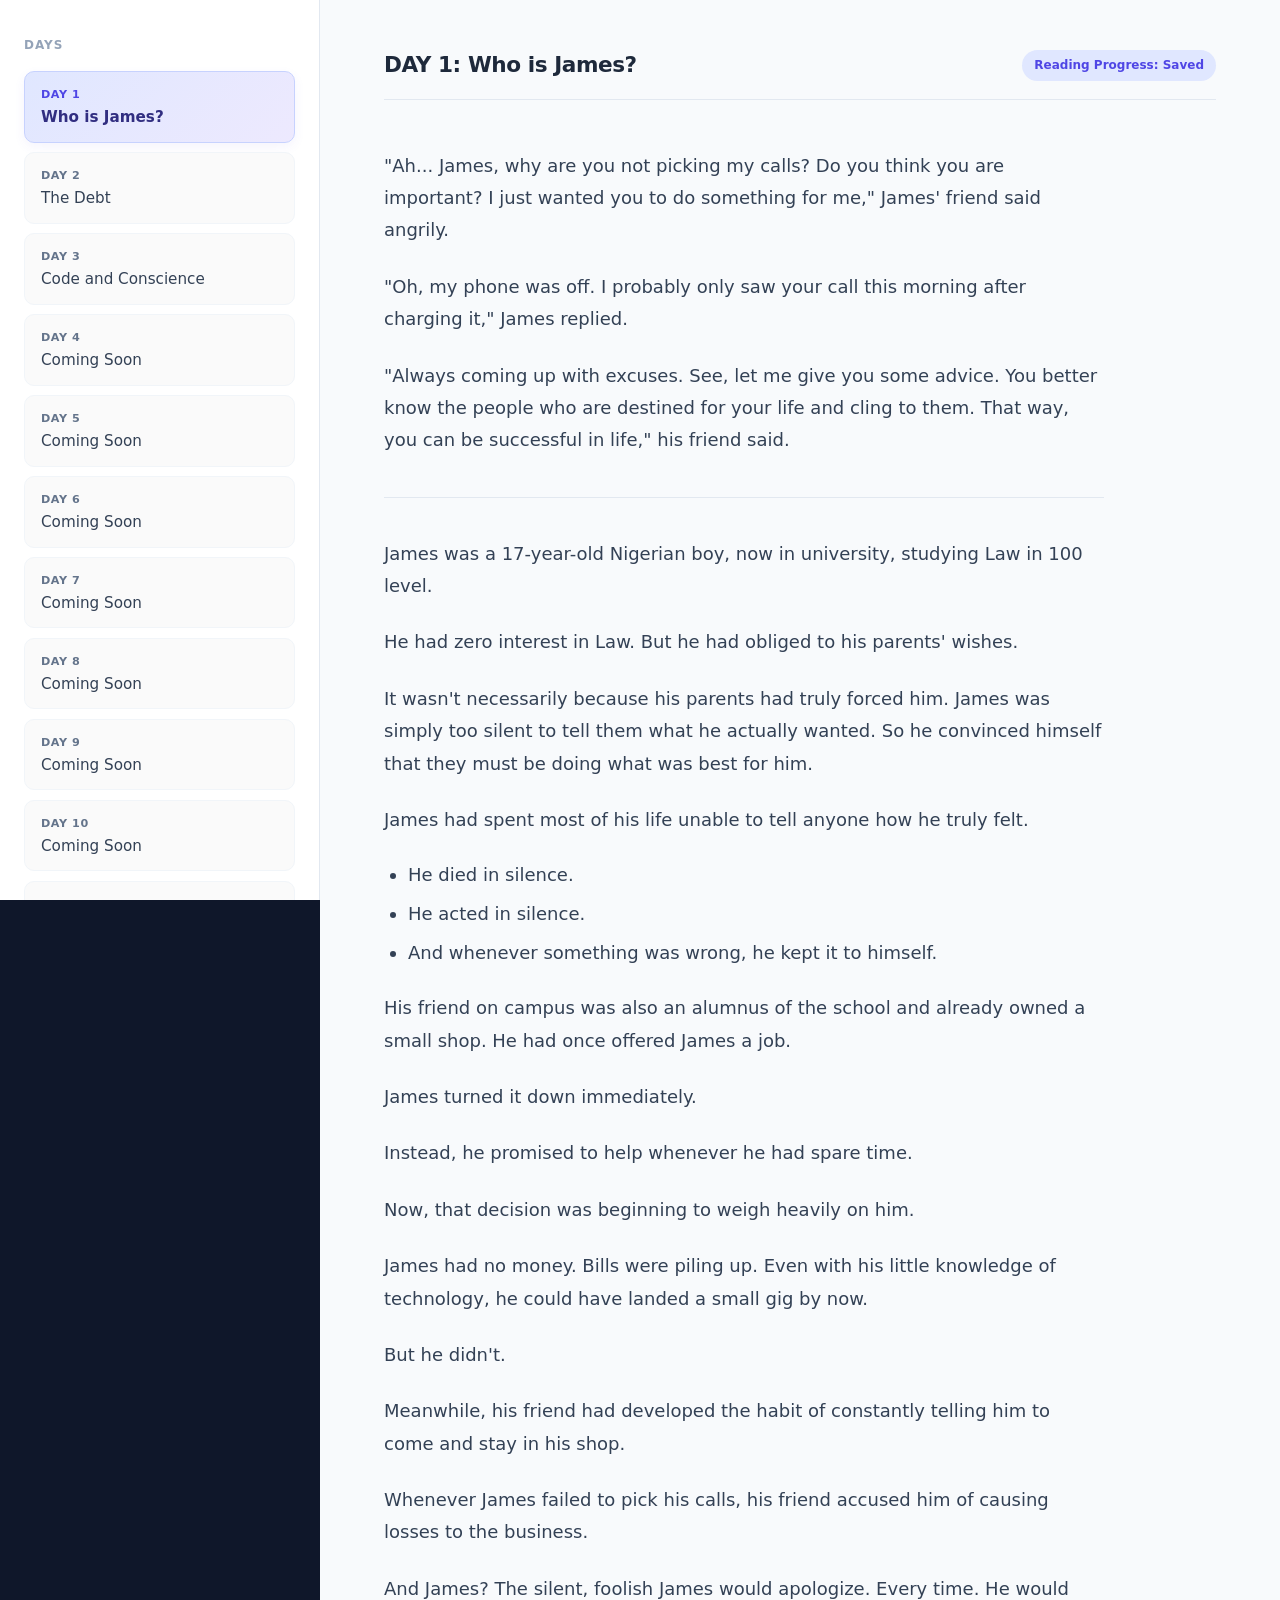
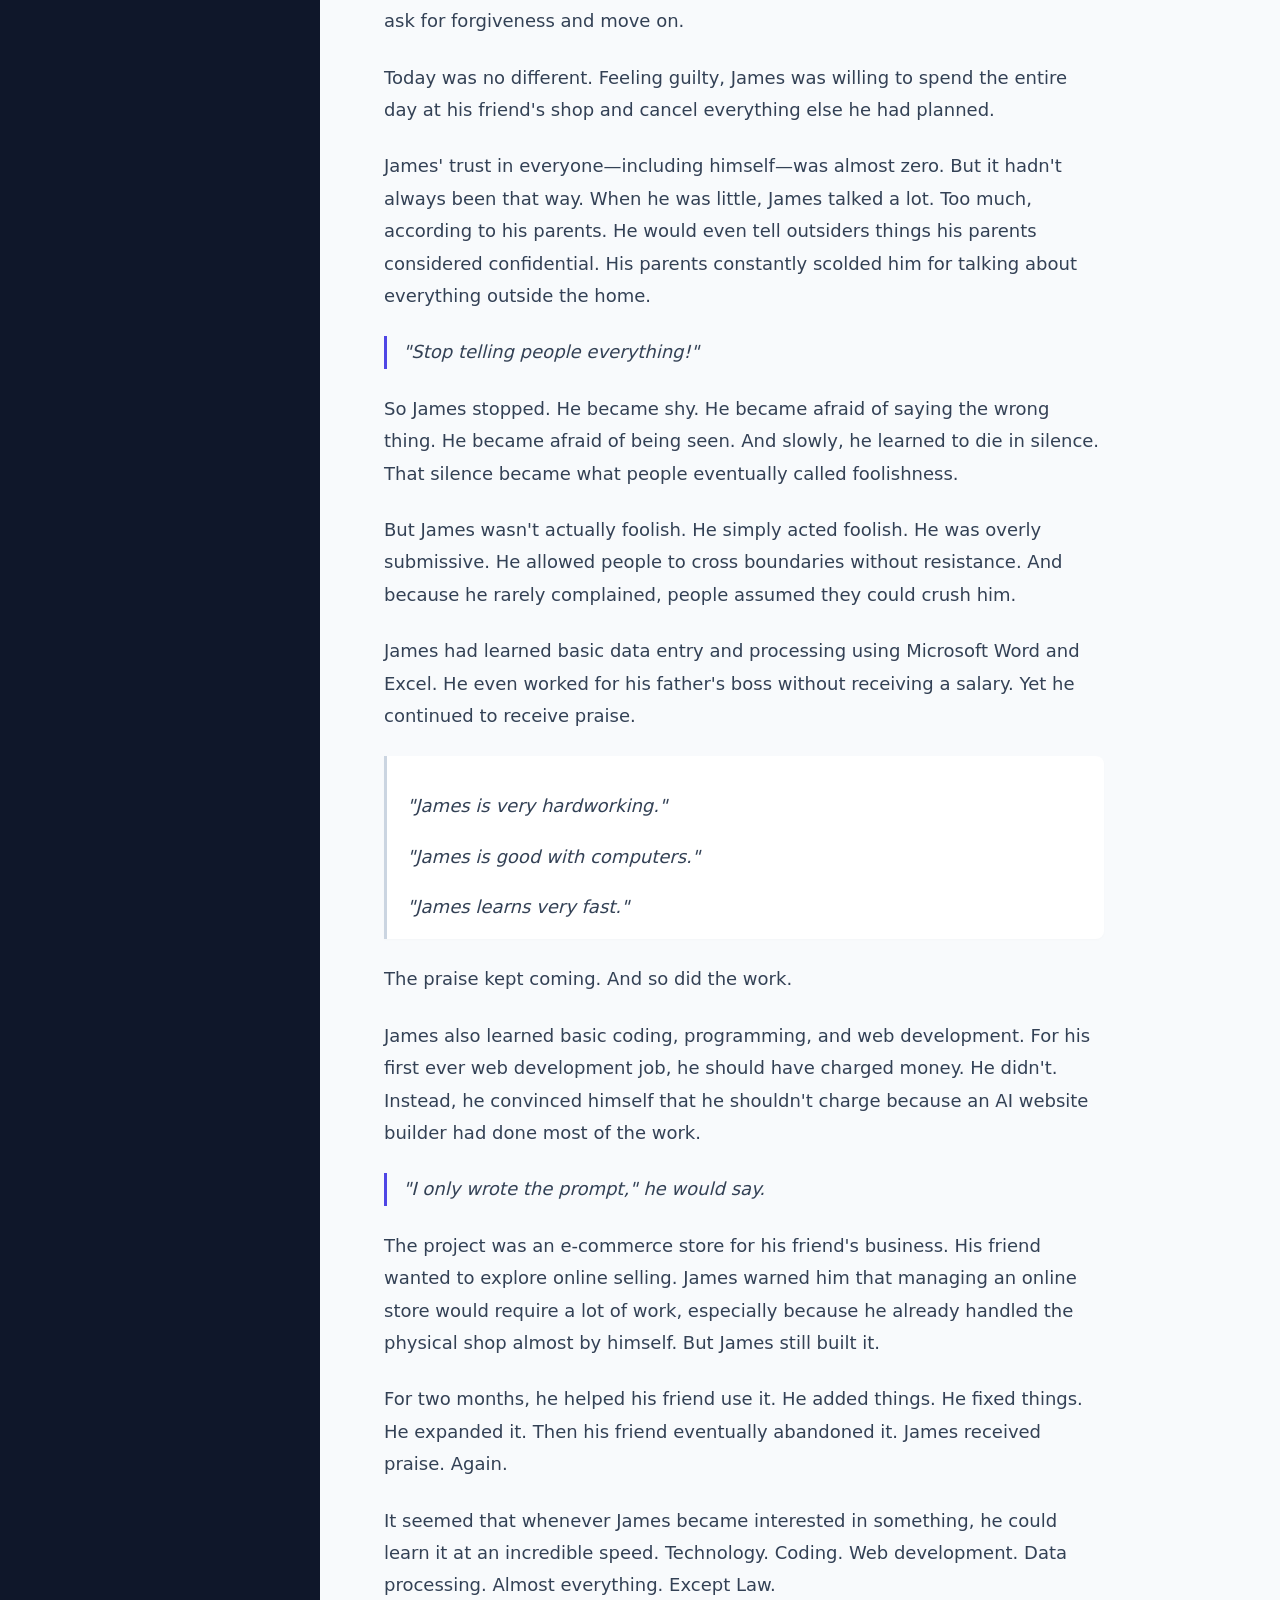
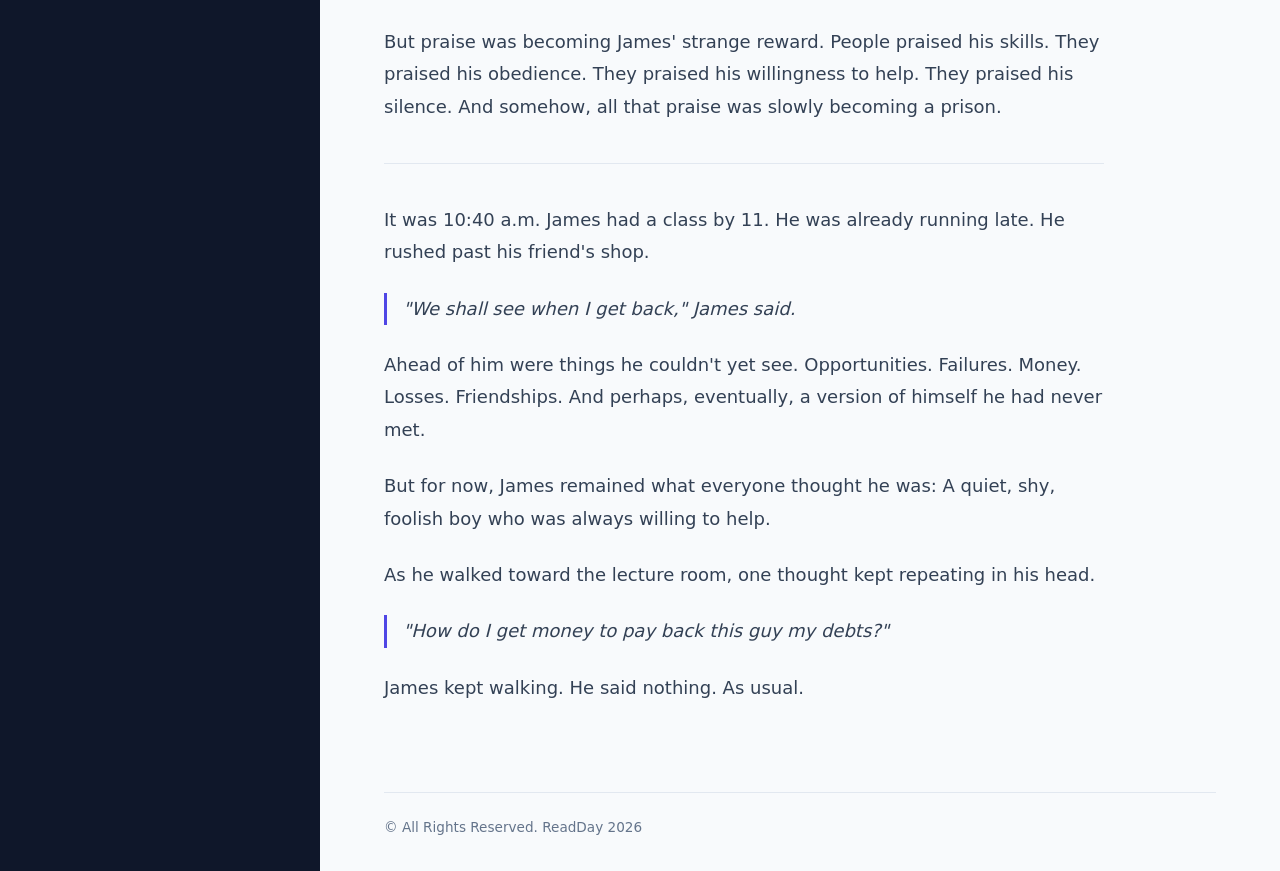
==== commit 4376d94a: "added seo metadata" ====
--- a/read/the_praised_fool.html
+++ b/read/the_praised_fool.html
@@ -4,7 +4,100 @@
 <head>
   <meta charset="UTF-8">
   <meta name="viewport" content="width=device-width, initial-scale=1.0">
-  <title>The Praised Fool | ReadDay</title>
+
+  <!-- Primary SEO -->
+  <title>The Praised Fool — A 30-Day Story | ReadDay</title>
+
+  <meta
+    name="description"
+    content="Read The Praised Fool, a 30-day serialized story by Freedom Adetoye on ReadDay. Follow James, a young Nigerian university student navigating silence, expectations, friendship, money, talent, and the consequences of being praised for the wrong things."
+  >
+
+  <meta
+    name="keywords"
+    content="The Praised Fool, ReadDay, Freedom Adetoye, Nigerian short story, Nigerian fiction, African stories, serialized story, 30 day story, daily story, university student story, Nigerian university story, storytelling"
+  >
+
+  <meta name="author" content="Freedom Adetoye">
+
+  <meta name="robots" content="index, follow">
+  <meta name="googlebot" content="index, follow">
+
+  <!-- Canonical URL -->
+  <link
+    rel="canonical"
+    href="https://readday.netlify.app/read/the_praised_fool.html"
+  >
+
+  <!-- Open Graph / Facebook -->
+  <meta property="og:type" content="article">
+  <meta property="og:site_name" content="ReadDay">
+
+  <meta
+    property="og:title"
+    content="The Praised Fool — A 30-Day Story"
+  >
+
+  <meta
+    property="og:description"
+    content="A young Nigerian university student who is praised for his talent, obedience, and silence slowly discovers that praise can become a prison."
+  >
+
+  <meta
+    property="og:url"
+    content="https://readday.netlify.app/read/the_praised_fool.html"
+  >
+
+  <meta
+    property="og:image"
+    content="https://readday.netlify.app/assets/images/cover_image.png"
+  >
+
+  <meta
+    property="og:image:alt"
+    content="The Praised Fool — A 30-Day Story on ReadDay"
+  >
+
+  <meta property="og:image:type" content="image/png">
+
+  <!-- Article Metadata -->
+  <meta property="article:author" content="Freedom Adetoye">
+  <meta property="article:section" content="Fiction">
+  <meta property="article:tag" content="The Praised Fool">
+  <meta property="article:tag" content="Nigerian Fiction">
+  <meta property="article:tag" content="Serialized Stories">
+
+  <!-- Twitter / X -->
+  <meta name="twitter:card" content="summary_large_image">
+
+  <meta
+    name="twitter:title"
+    content="The Praised Fool — A 30-Day Story"
+  >
+
+  <meta
+    name="twitter:description"
+    content="Follow James, a young Nigerian university student navigating silence, expectations, friendship, money, talent, and the consequences of being praised for the wrong things."
+  >
+
+  <meta
+    name="twitter:image"
+    content="https://readday.netlify.app/assets/images/cover_image.png"
+  >
+
+  <meta
+    name="twitter:image:alt"
+    content="The Praised Fool — A 30-Day Story on ReadDay"
+  >
+
+  <!-- Favicon -->
+  <link
+    rel="icon"
+    type="image/svg+xml"
+    href="../assets/favicon.svg"
+  >
+
+  <!-- Styles -->
   <link rel="stylesheet" href="../css/read.css">
 </head>
 
